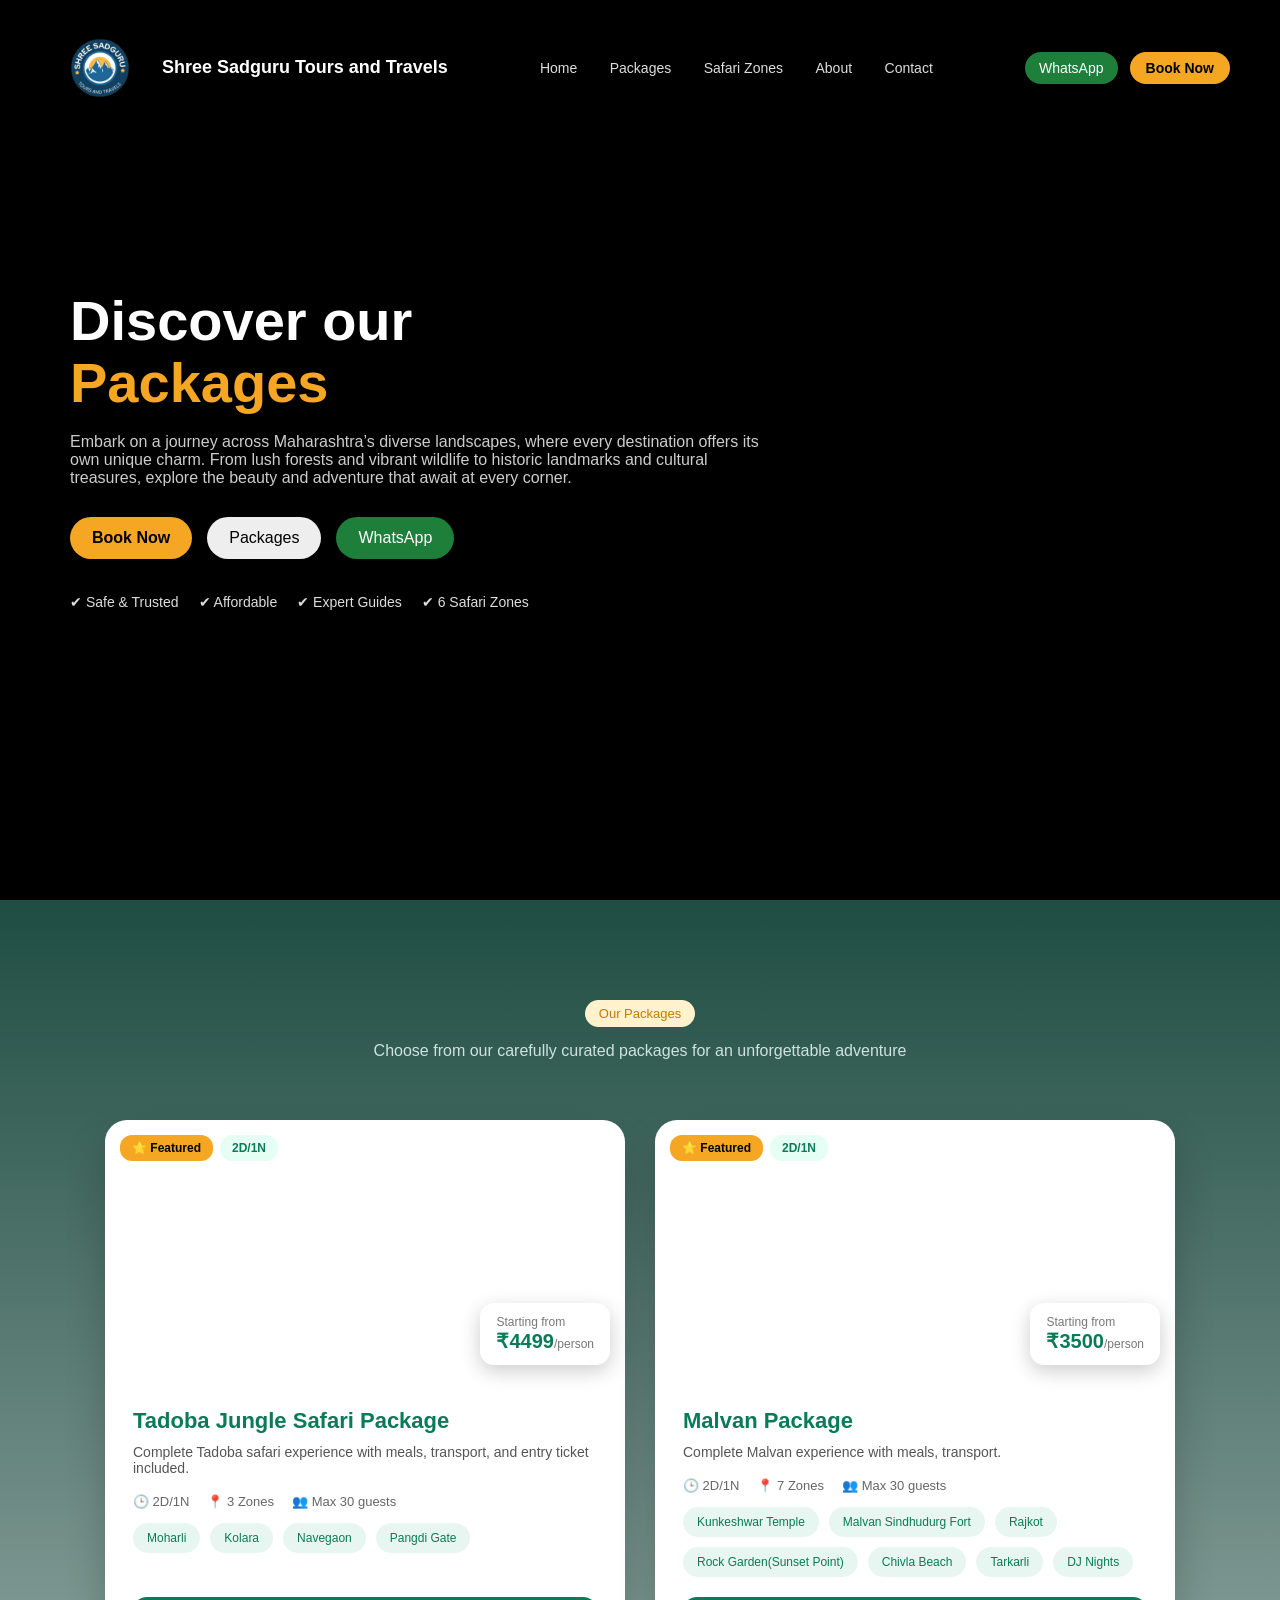
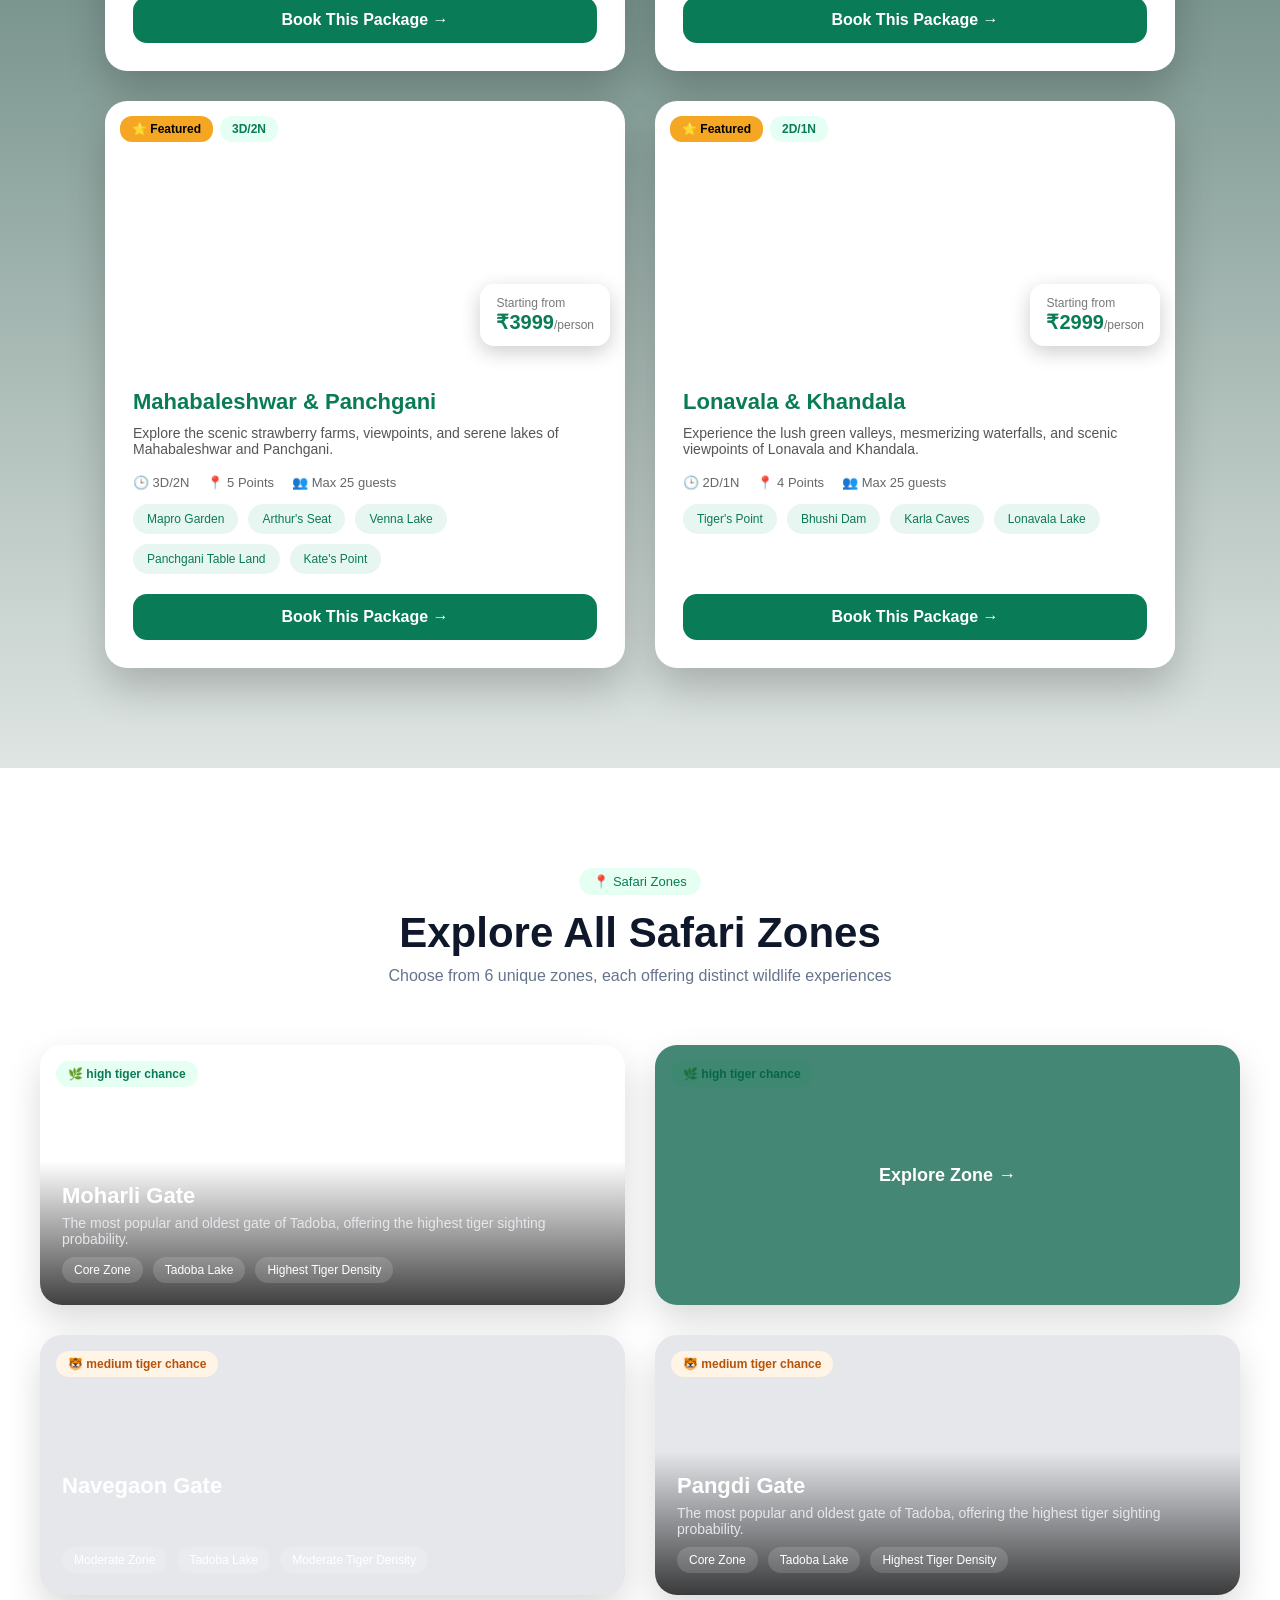
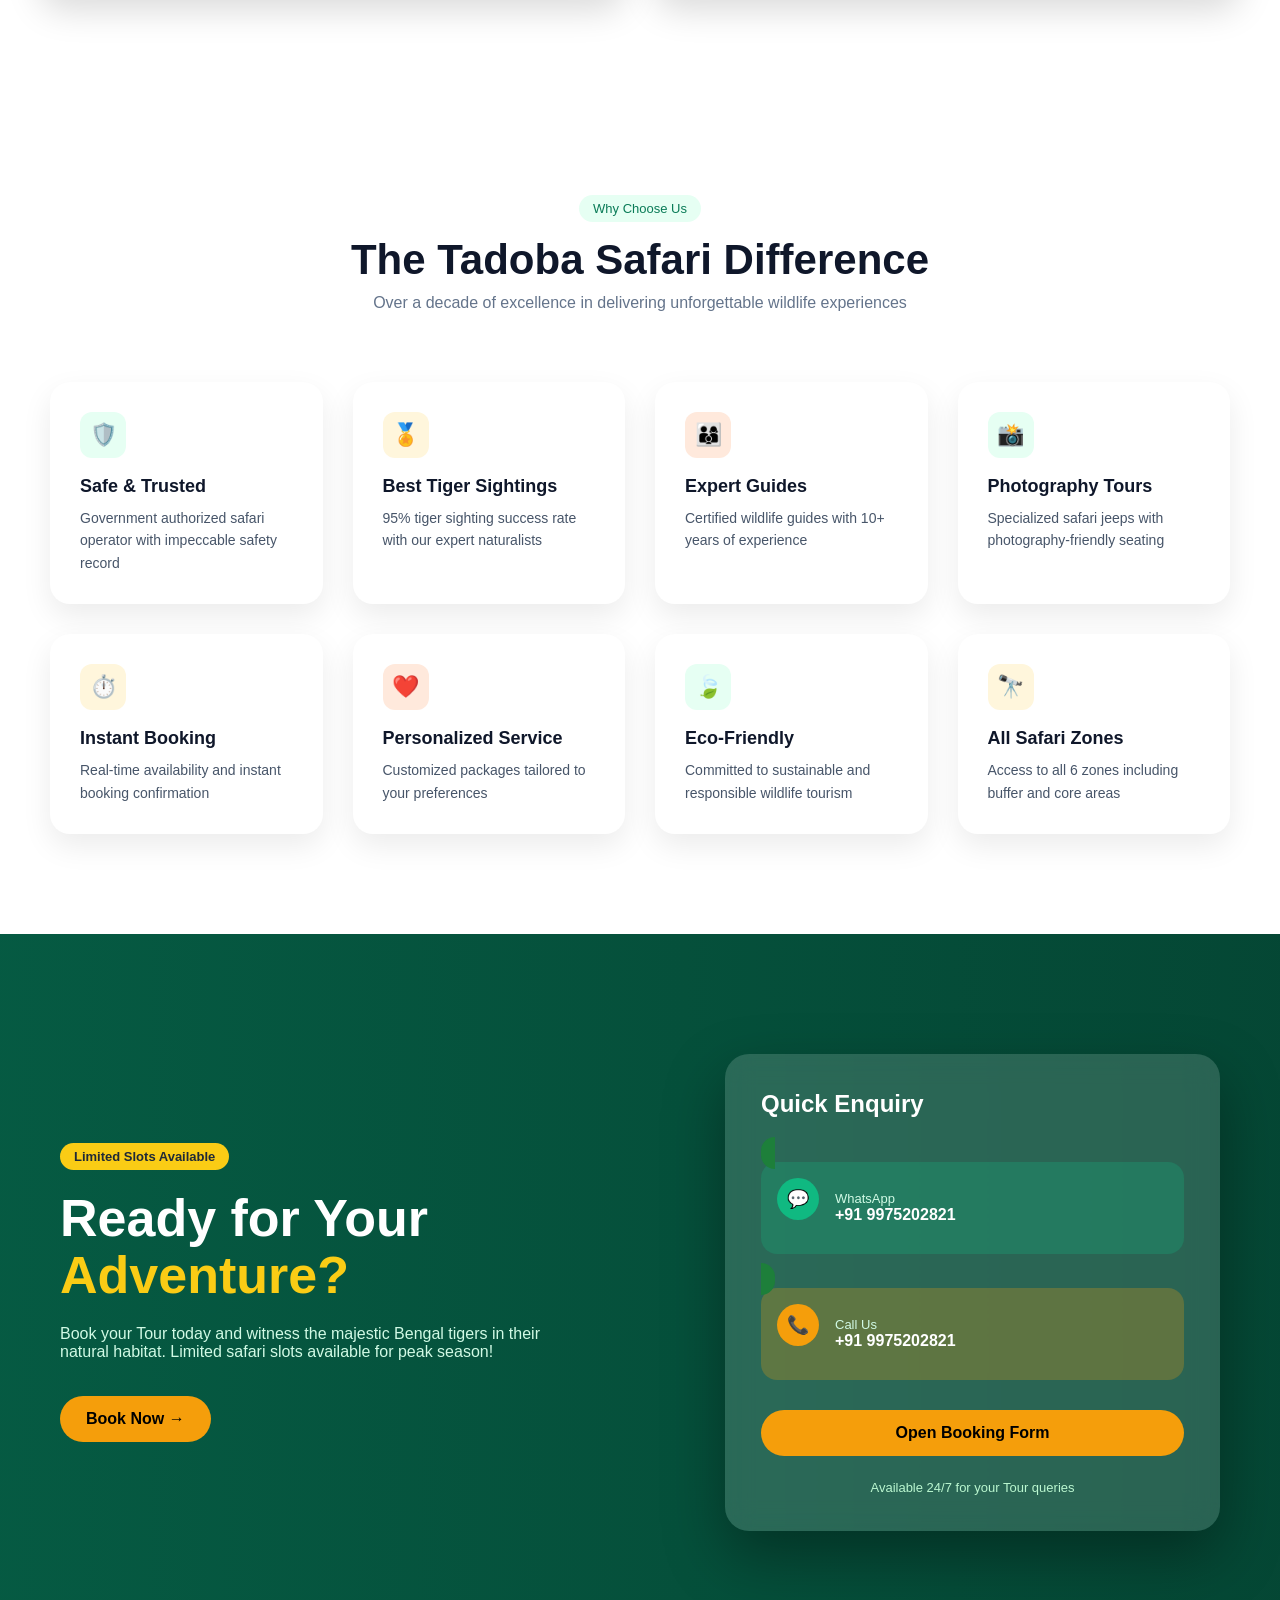
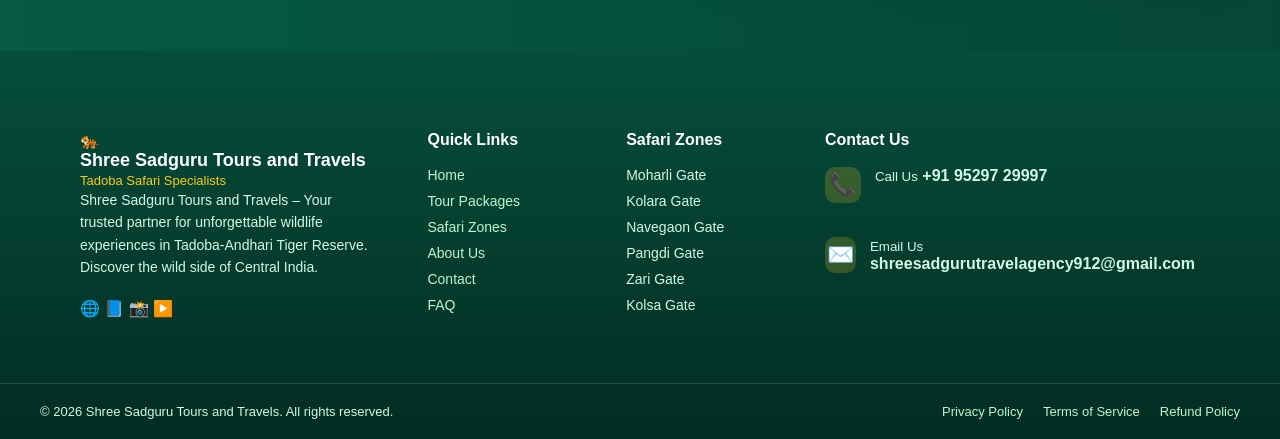
==== Tours-And-Travels-main/index.html @ e4244b56 "feat: initialize project structure and implement base CSS and HTML assets for tours and travels webs" ====
<!DOCTYPE html>
<html lang="en">

<head>
  <meta charset="UTF-8" />
  <meta name="viewport" content="width=device-width, initial-scale=1.0" />
  <title>Tadoba Trails</title>
  <link rel="stylesheet" href="style.css" />
</head>

<body>
  <header class="navbar">
    <div class="logo">
      <img src="logo-travel.png" alt="Shree Sadguru Tours and Travels Logo" class="logo-img">
      <div class="logo-text">
        <h3>Shree Sadguru Tours and Travels</h3>
      </div>
    </div>


    <nav>
      <a href="#home">Home</a>
      <a href="#packages">Packages</a>
      <a href="#zones">Safari Zones</a>
      <a href="#about">About</a>
      <a href="#contact">Contact</a>
    </nav>

    <div class="nav-actions">
      <!-- <a class="whatsapp" href="#">WhatsApp</a> -->
      <div class="nav-actions">
        <a class="whatsapp"
   href="https://wa.me/919975202821?text=Hi%20Sadguru%20Tours%20and%20Travels%20Team%2C%0AI%27m%20interested%20in%20Tour%20booking.">
   WhatsApp
</a>

      </div>
      <a class="book-btn" href="form.html">Book Now</a>
    </div>
  </header>

  <section class="hero" id="home">
    <div class="overlay"></div>

    <div class="hero-content">
      <!-- <span class="badge">Maharashtra's Premier Tiger Reserve</span> -->

      <h1>
        Discover our <br />
        <span class="highlight">Packages</span><br />
        
      </h1>

      <p>
        Embark on a journey across Maharashtra’s diverse landscapes, where every destination offers its own unique charm. From lush forests and vibrant wildlife to historic landmarks and cultural treasures, explore the beauty and adventure that await at every corner.
      </p>

      <div class="hero-buttons">
        <a class="primary-btn" href="form.html">Book Now</a>
        <a class="secondary-btn" href="#packages">Packages</a>
        <a class="whatsapp-btn"
   href="https://wa.me/919975202821?text=Hi%20Sadguru%20Tours%20and%20Travels%20Team%2C%0AI%27m%20interested%20in%20Tour%20booking.">
   WhatsApp
</a>

      </div>

      <div class="features">
        <span>✔ Safe & Trusted</span>
        <span>✔ Affordable </span>
        <span>✔ Expert Guides</span>
        <span>✔ 6 Safari Zones</span>
      </div>
    </div>
  </section>

  <section class="package" id="packages">
    <div class="package-header">
      <span class="section-badge">Our Packages</span>
      
      <p>
        Choose from our carefully curated packages for an unforgettable
         adventure
      </p>
    </div>

    <div class="package-grid">
      <!-- Card 1: Tadoba -->
      <div class="package-card">
        <div class="package-image tadoba">
          <span class="tag featured">⭐ Featured</span>
          <span class="tag duration">2D/1N</span>

          <div class="price-box">
            <small>Starting from</small>
            <strong>₹4499</strong><span>/person</span>
          </div>
        </div>

        <div class="package-content">
          <h3>Tadoba Jungle Safari Package</h3>
          <p>
            Complete Tadoba safari experience with meals, transport, and entry
            ticket included.
          </p>

          <div class="package-info">
            <span>🕒 2D/1N</span>
            <span>📍 3 Zones</span>
            <span>👥 Max 30 guests</span>
          </div>

          <div class="zones">
            <span>Moharli</span>
            <span>Kolara</span>
            <span>Navegaon</span>
            <span>Pangdi Gate</span>
          </div>

          <a href="form.html" class="details-btn"> Book This Package → </a>
        </div>
      </div>

      <!-- Card 2: Malvan -->
      <div class="package-card">
        <div class="package-image malvan">
          <span class="tag featured">⭐ Featured</span>
          <span class="tag duration">2D/1N</span>

          <div class="price-box">
            <small>Starting from</small>
            <strong>₹3500</strong><span>/person</span>
          </div>
        </div>

        <div class="package-content">
          <h3>Malvan Package</h3>
          <p>
            Complete Malvan experience with meals, transport.
          </p>

          <div class="package-info">
            <span>🕒 2D/1N</span>
            <span>📍 7 Zones</span>
            <span>👥 Max 30 guests</span>
          </div>

          <div class="zones">
            <span>Kunkeshwar Temple</span>
            <span>Malvan Sindhudurg Fort</span>
            <span>Rajkot</span>
            <span>Rock Garden(Sunset Point)</span>
            <span>Chivla Beach</span>
            <span>Tarkarli</span>
            <span>DJ Nights</span>
          </div>

          <a href="form.html" class="details-btn"> Book This Package → </a>
        </div>
      </div>

      <!-- Card 3: Mahabaleshwar & Panchgani -->
      <div class="package-card">
        <div class="package-image mahabaleshwar">
          <span class="tag featured">⭐ Featured</span>
          <span class="tag duration">3D/2N</span>

          <div class="price-box">
            <small>Starting from</small>
            <strong>₹3999</strong><span>/person</span>
          </div>
        </div>

        <div class="package-content">
          <h3>Mahabaleshwar & Panchgani</h3>
          <p>
            Explore the scenic strawberry farms, viewpoints, and serene lakes of Mahabaleshwar and Panchgani.
          </p>

          <div class="package-info">
            <span>🕒 3D/2N</span>
            <span>📍 5 Points</span>
            <span>👥 Max 25 guests</span>
          </div>

          <div class="zones">
            <span>Mapro Garden</span>
            <span>Arthur's Seat</span>
            <span>Venna Lake</span>
            <span>Panchgani Table Land</span>
            <span>Kate's Point</span>
          </div>

          <a href="form.html" class="details-btn"> Book This Package → </a>
        </div>
      </div>

      <!-- Card 4: Lonavala & Khandala -->
      <div class="package-card">
        <div class="package-image lonavala">
          <span class="tag featured">⭐ Featured</span>
          <span class="tag duration">2D/1N</span>

          <div class="price-box">
            <small>Starting from</small>
            <strong>₹2999</strong><span>/person</span>
          </div>
        </div>

        <div class="package-content">
          <h3>Lonavala & Khandala</h3>
          <p>
            Experience the lush green valleys, mesmerizing waterfalls, and scenic viewpoints of Lonavala and Khandala.
          </p>

          <div class="package-info">
            <span>🕒 2D/1N</span>
            <span>📍 4 Points</span>
            <span>👥 Max 25 guests</span>
          </div>

          <div class="zones">
            <span>Tiger's Point</span>
            <span>Bhushi Dam</span>
            <span>Karla Caves</span>
            <span>Lonavala Lake</span>
          </div>

          <a href="form.html" class="details-btn"> Book This Package → </a>
        </div>
      </div>
    </div>
  </section>

  <section class="safari-zone" id="zones">
    <div class="safari-header">
      <span class="zone-badge">📍 Safari Zones</span>
      <h2>Explore All Safari Zones</h2>
      <p>
        Choose from 6 unique zones, each offering distinct wildlife
        experiences
      </p>
    </div>

    <div class="zone-grid">
      <!-- Moharli -->
      <div class="zone-card large">
        <span class="chance high">🌿 high tiger chance</span>
        <div class="zone-content">
          <h3>Moharli Gate</h3>
          <p>
            The most popular and oldest gate of Tadoba, offering the highest
            tiger sighting probability.
          </p>

          <div class="zone-tags">
            <span>Core Zone</span>
            <span>Tadoba Lake</span>
            <span>Highest Tiger Density</span>
          </div>
        </div>
      </div>

      <!-- Kolara -->
      <div class="zone-card green">
        <span class="chance high">🌿 high tiger chance</span>
        <div class="overlay-action">Explore Zone →</div>
      </div>

      <!-- Navegaon -->
      <div class="zone-card light">
        <span class="chance medium">🐯 medium tiger chance</span>
        <div class="zone-content dark">
          <h3 style="color: white">Navegaon Gate</h3>
          <p>
            The most popular and oldest gate of Tadoba, offering the highest
            tiger sighting probability.
          </p>

          <div class="zone-tags" style="color: white">
            <span>Moderate Zone</span>
            <span>Tadoba Lake</span>
            <span>Moderate Tiger Density</span>
          </div>
        </div>
      </div>

      <!-- Pangdi -->
      <div class="zone-card night">
        <span class="chance medium">🐯 medium tiger chance</span>
        <div class="zone-content">
          <h3>Pangdi Gate</h3>
          <p>
            The most popular and oldest gate of Tadoba, offering the highest
            tiger sighting probability.
          </p>

          <div class="zone-tags">
            <span>Core Zone</span>
            <span>Tadoba Lake</span>
            <span>Highest Tiger Density</span>
          </div>
        </div>
      </div>
    </div>
  </section>

  <section class="why-choose-us" id="about">
    <div class="why-header">
      <span class="why-badge">Why Choose Us</span>
      <h2>The Tadoba Safari Difference</h2>
      <p>
        Over a decade of excellence in delivering unforgettable wildlife
        experiences
      </p>
    </div>

    <div class="why-grid">
      <div class="why-card">
        <div class="icon green">🛡️</div>
        <h3>Safe & Trusted</h3>
        <p>
          Government authorized safari operator with impeccable safety record
        </p>
      </div>

      <div class="why-card">
        <div class="icon yellow">🏅</div>
        <h3>Best Tiger Sightings</h3>
        <p>95% tiger sighting success rate with our expert naturalists</p>
      </div>

      <div class="why-card">
        <div class="icon orange">👨‍👩‍👦</div>
        <h3>Expert Guides</h3>
        <p>Certified wildlife guides with 10+ years of experience</p>
      </div>

      <div class="why-card">
        <div class="icon green">📸</div>
        <h3>Photography Tours</h3>
        <p>Specialized safari jeeps with photography-friendly seating</p>
      </div>

      <div class="why-card">
        <div class="icon yellow">⏱️</div>
        <h3>Instant Booking</h3>
        <p>Real-time availability and instant booking confirmation</p>
      </div>

      <div class="why-card">
        <div class="icon orange">❤️</div>
        <h3>Personalized Service</h3>
        <p>Customized packages tailored to your preferences</p>
      </div>

      <div class="why-card">
        <div class="icon green">🍃</div>
        <h3>Eco-Friendly</h3>
        <p>Committed to sustainable and responsible wildlife tourism</p>
      </div>

      <div class="why-card">
        <div class="icon yellow">🔭</div>
        <h3>All Safari Zones</h3>
        <p>Access to all 6 zones including buffer and core areas</p>
      </div>
    </div>
  </section>

  <section class="contact-us" id="contact">
    <div class="contact-overlay"></div>

    <div class="contact-container">
      <!-- LEFT CONTENT -->
      <div class="contact-left">
        <span class="contact-badge">Limited Slots Available</span>

        <h2>
          Ready for Your <br />
          <span>Adventure?</span>
        </h2>

        <p>
          Book your Tour today and witness the majestic Bengal tigers
          in their natural habitat. Limited safari slots available for peak
          season!
        </p>

        <div class="contact-actions">
          <a href="form.html" class="cta-btn"> Book Now → </a>
          <!-- <div class="ghost-btn"></div> -->
        </div>
      </div>

      <!-- RIGHT CARD -->
      <div class="contact-card">
        <h3>Quick Enquiry</h3>
        <a class="whatsapp"
          href="https://wa.me/919975202821?text=Hi%20Sadguru%20Tours%20and%20Travels%20Team%2C%0AI%27m%20interested%20in%20Tour%20booking.">
          <div class="contact-item whatsapp">
            <div class="icon">💬</div>
            <div>
              <small>WhatsApp</small>
              <strong>+91 9975202821</strong>
            </div>
          </div>
        </a>

        <div class="contact-item call">
          <div class="icon">📞</div>
          <div>
            <small>Call Us</small>
            <strong>+91 9975202821</strong>
          </div>
        </div>

        <div style="text-align: center; margin-top: 30px">
          <a href="form.html" class="cta-btn" style="display: inline-block; width: 100%; text-align: center">
            Open Booking Form
          </a>
        </div>

        <p class="availability">Available 24/7 for your Tour queries</p>
      </div>
    </div>
  </section>

  <footer class="contact-final">
    <div class="contact-final-container">
      <!-- BRAND -->
      <div class="contact-final-brand">
        <div class="brand-header">
          <div class="brand-logo">🐅</div>
          <div>
            <h3>Shree Sadguru Tours and Travels</h3>
            <span>Tadoba Safari Specialists</span>
          </div>
        </div>

        <p>
          Shree Sadguru Tours and Travels – Your trusted partner for
          unforgettable wildlife experiences in Tadoba-Andhari Tiger Reserve.
          Discover the wild side of Central India.
        </p>

        <div class="social-icons">
          <a href="#" class="directing-links">🌐</a>
          <a href="#" class="directing-links">📘</a>
          <a href="#" class="directing-links">📸</a>
          <a href="#" class="directing-links">▶️</a>
        </div>
      </div>

      <!-- QUICK LINKS -->
      <div class="contact-final-links">
        <h4>Quick Links</h4>
        <ul>
          <li><a href="#Home">Home</a></li>
          <li><a href="#Tour Packages">Tour Packages</a></li>
          <li><a href="#Safari Zones">Safari Zones</a></li>
          <li><a href="#About Us">About Us</a></li>
          <li><a href="#Contact">Contact</a></li>
          <li><a href="#FAQ">FAQ</a></li>
        </ul>
      </div>

      <!-- SAFARI ZONES -->
      <div class="contact-final-links">
        <h4>Safari Zones</h4>
        <ul>
          <li>Moharli Gate</li>
          <li>Kolara Gate</li>
          <li>Navegaon Gate</li>
          <li>Pangdi Gate</li>
          <li>Zari Gate</li>
          <li>Kolsa Gate</li>
        </ul>
      </div>

      <!-- CONTACT INFO -->
      <div class="contact-final-info">
        <h4>Contact Us</h4>

        <div class="info-item">
          <span class="icon">📞</span>
          <div>
            <small>Call Us</small>
            <strong>+91 95297 29997</strong>
          </div>
        </div>

        <div class="info-item">
          <span class="icon">✉️</span>
          <div>
            <small>Email Us</small>
            <strong>shreesadgurutravelagency912@gmail.com</strong>
          </div>
        </div>

        <div class="info-item">
          
          <div>
            
          </div>
        </div>
      </div>
    </div>

    <div class="contact-final-bottom">
      <p>© 2026 Shree Sadguru Tours and Travels. All rights reserved.</p>

      <div class="legal-links">
        <a href="#">Privacy Policy</a>
        <a href="#">Terms of Service</a>
        <a href="#">Refund Policy</a>
      </div>
    </div>
  </footer>

  <script src="script.js"></script>
</body>


</html>
---- Tours-And-Travels-main/style.css ----
* {
  margin: 0;
  padding: 0;
  box-sizing: border-box;
  font-family: "Segoe UI", sans-serif;
}

body {
  background-color: #000;
  color: #fff;
}

/* NAVBAR */
.navbar {
  display: flex;
  align-self: top;
  justify-content: space-between;
  align-items: center;
  padding: 18px 50px;
  background: rgba(0, 0, 0, 0.6);
  position: fixed;
  width: 100%;
  z-index: 10;
}

.logo h3 {
  font-size: 18px;
  font-weight: 600;
}

.logo span {
  font-size: 12px;
  color: #f5a623;
}

nav a {
  margin: 0 14px;
  text-decoration: none;
  color: #ddd;
  font-size: 14px;
}

nav a:hover {
  color: #f5a623;
}

.nav-actions {
  display: flex;
  gap: 12px;
  align-items: center;
}

.whatsapp {
  padding: 8px 14px;
  border-radius: 20px;
  background: #1d7f3a;
  color: #fff;
  text-decoration: none;
  font-size: 14px;
}

.book-btn {
  padding: 8px 16px;
  border-radius: 20px;
  background: #f5a623;
  color: #000;
  text-decoration: none;
  font-weight: 600;
  font-size: 14px;
}

/* HERO */
.hero {
  height: 100vh;
  background: url("https://images.unsplash.com/photo-1500530855697-b586d89ba3ee") center/cover no-repeat;
  position: relative;
  display: flex;
  align-items: center;
}

.overlay {
  position: absolute;
  inset: 0;
  background: linear-gradient(to right,
      rgba(0, 0, 0, 0.85),
      rgba(0, 0, 0, 0.4));
}

.hero-content {
  position: relative;
  max-width: 700px;
  margin-left: 70px;
  z-index: 2;
}

.badge {
  display: inline-block;
  padding: 6px 14px;
  background: #6b5300;
  border-radius: 20px;
  font-size: 13px;
  margin-bottom: 20px;
}

.hero h1 {
  font-size: 56px;
  line-height: 1.1;
  margin-bottom: 20px;
}

.hero h1 small {
  font-size: 32px;
  font-weight: 400;
}

.highlight {
  color: #f5a623;
}

.hero p {
  font-size: 16px;
  color: #ccc;
  margin-bottom: 30px;
}

/* BUTTONS */
.hero-buttons {
  display: flex;
  gap: 15px;
  margin-bottom: 35px;
}

.primary-btn {
  background: #f5a623;
  padding: 12px 22px;
  border-radius: 25px;
  text-decoration: none;
  color: #000;
  font-weight: 600;
}

.secondary-btn {
  background: #eee;
  padding: 12px 22px;
  border-radius: 25px;
  text-decoration: none;
  color: #000;
}

.whatsapp-btn {
  background: #1d7f3a;
  padding: 12px 22px;
  border-radius: 25px;
  text-decoration: none;
  color: #fff;
}

/* FEATURES */
.features {
  display: flex;
  gap: 20px;
  font-size: 14px;
  color: #ddd;
}

/* PACKAGE SECTION */
.package {
  background: linear-gradient(to bottom, #1f4d43, #dfe5e2);
  padding: 100px 20px;
}

.package-header {
  text-align: center;
  margin-bottom: 60px;
}

.section-badge {
  display: inline-block;
  background: #fff2cc;
  color: #c27b00;
  padding: 6px 14px;
  border-radius: 20px;
  font-size: 13px;
  margin-bottom: 15px;
}

.package-header h2 {
  font-size: 42px;
  margin-bottom: 10px;
  color: #ffffff;
}

.package-header p {
  color: #cfe3dd;
  font-size: 16px;
}

/* CARD */
.package-card,
.package-card-alt {
  width: 520px;
  background: #ffffff;
  border-radius: 22px;
  overflow: hidden;
  box-shadow: 0 20px 40px rgba(0, 0, 0, 0.2);
  flex-shrink: 0;
  display: flex;
  flex-direction: column;
}

/* logo */

/* LOGO STYLES */
.logo {
  display: flex;
  align-items: center;
  gap: 12px;
}

.logo-img {
  width: 64px;
  height: 64px;
  object-fit: contain;
  border-radius: 50%;
  background: transparent;
  padding: 0;
  border: none;
}

.logo-text h3 {
  font-size: 18px;
  font-weight: 600;
  line-height: 1.2;
}

.logo-text span {
  font-size: 12px;
  color: #f5a623;
}

/* LOGO FIX – GUARANTEED VISIBLE */
.logo {
  display: flex;
  align-items: center;
  gap: 12px;
}

.logo-img {
  width: 100px;
  height: 100px;
  object-fit: contain;
  border-radius: 50%;
  background: transparent;
  padding: 0;
  border: none;
}

.logo-text h3 {
  font-size: 18px;
  font-weight: 600;
  line-height: 1.2;
}

.logo-text span {
  font-size: 12px;
  color: #f5a623;
}

/* MOBILE SAFE */
@media (max-width: 768px) {
  .logo-img {
    width: 56px;
    height: 56px;
  }

  .logo-text h3 {
    font-size: 16px;
  }

  .logo-text span {
    font-size: 11px;
  }
}


/* MOBILE LOGO FIX */
@media (max-width: 768px) {
  .logo-img {
    width: 56px;
    height: 56px;
  }

  .logo-text h3 {
    font-size: 16px;
  }

  .logo-text span {
    font-size: 11px;
  }
}

@media (max-width: 480px) {
  .logo-img {
    width: 55px;
    height: 55px;
  }

  .logo-text h3 {
    font-size: 14px;
  }

  .logo-text span {
    font-size: 10px;
  }
}


/* IMAGE */
.package-image {
  height: 260px;
  background-position: center;
  background-size: cover;
  background-repeat: no-repeat;
  position: relative;
}

.package-image.tadoba {
  background-image: url("https://images.unsplash.com/photo-1546182990-dffeafbe841d");
}

.package-image.malvan {
  background-image: url("https://exploreindia.tv/wp-content/uploads/incredible-india-malvan-india-beach-1.jpg");
}

.package-image.mahabaleshwar {
  background-image: url("https://images.unsplash.com/photo-1605649487212-47bdab064df7");
}

.package-image.lonavala {
  background-image: url("https://images.unsplash.com/photo-1596176530529-78163a4f7af2");
}

/* TAGS */
.tag {
  position: absolute;
  top: 15px;
  padding: 6px 12px;
  border-radius: 12px;
  font-size: 12px;
  font-weight: 600;
}

.featured {
  left: 15px;
  background: #f5a623;
  color: #000;
}

.duration {
  left: 95px;
  background: #e6fff5;
  color: #0a7b57;
  margin-left: 20px;
}

/* PRICE */
.price-box {
  position: absolute;
  right: 15px;
  bottom: 15px;
  background: #ffffff;
  padding: 12px 16px;
  border-radius: 14px;
  box-shadow: 0 6px 20px rgba(0, 0, 0, 0.2);
}

.price-box small {
  display: block;
  font-size: 12px;
  color: #777;
}

.price-box strong {
  font-size: 20px;
  color: #0a7b57;
}

.price-box span {
  font-size: 12px;
  color: #777;
}

/* CONTENT */
.package-content {
  padding: 28px;
  display: flex;
  flex-direction: column;
  flex-grow: 1;
}

.package-content h3 {
  color: #0a7b57;
  font-size: 22px;
  margin-bottom: 10px;
}

.package-content p {
  font-size: 14px;
  color: #555;
  margin-bottom: 18px;
}

/* INFO */
.package-info {
  display: flex;
  gap: 18px;
  font-size: 13px;
  color: #666;
  margin-bottom: 14px;
}

/* ZONES */
.zones {
  display: flex;
  flex-wrap: wrap;
  gap: 10px;
  margin-bottom: 20px;
}

.zones span {
  background: #e8f6f1;
  color: #0a7b57;
  padding: 8px 14px;
  border-radius: 20px;
  font-size: 12px;
  display: inline-block;
  white-space: nowrap;
}

/* BUTTON */
.details-btn,
.details-btn1 {
  display: block;
  text-align: center;
  background: #0a7b57;
  color: #ffffff;
  text-decoration: none;
  padding: 14px;
  border-radius: 14px;
  font-weight: 600;
  transition: background 0.3s ease;
  margin-top: auto;
}

.details-btn:hover,
.details-btn1:hover {
  background: #075e42;
}

/* SAFARI ZONE SECTION */
.safari-zone {
  padding: 100px 40px;
  background: #ffffff;
}

.safari-header {
  text-align: center;
  margin-bottom: 60px;
}

.zone-badge {
  display: inline-block;
  background: #e6fff3;
  color: #0a7b57;
  padding: 6px 14px;
  border-radius: 20px;
  font-size: 13px;
  margin-bottom: 14px;
}

.safari-header h2 {
  font-size: 42px;
  margin-bottom: 10px;
  color: #0f172a;
}

.safari-header p {
  color: #64748b;
  font-size: 16px;
}

/* GRID */
.zone-grid {
  display: grid;
  grid-template-columns: repeat(2, 1fr);
  gap: 30px;
}

/* CARD BASE */
.zone-card {
  position: relative;
  height: 260px;
  border-radius: 22px;
  overflow: hidden;
  background-size: cover;
  background-position: center;
  box-shadow: 0 15px 35px rgba(0, 0, 0, 0.15);
}

/* IMAGE BACKGROUNDS */
.zone-card.large {
  background-image: url("https://images.unsplash.com/photo-1546182990-dffeafbe841d");
}

.zone-card.green {
  background-image: url("https://images.unsplash.com/photo-1500530855697-b586d89ba3ee");
}

.zone-card.light {
  background: #e5e7eb;
  background-image: url("https://www.pugdundeesafaris.com/blog/wp-content/uploads/2015/08/bheema-Tiger.jpg");
  background-size: cover;
}

.zone-card.night {
  background: #e5e7eb;
  background-image: url("https://good-nature-blog-uploads.s3.amazonaws.com/uploads/2022/06/Male-tiger-with-his-cubs-at-a-reserve-in-India-1280x640.jpg");
  background-size: cover;
}

/* .zone-card:not(.large):not(.green):not(.light) {
  background-image: url("https://images.unsplash.com/photo-1516642898673-edd1ced8b7f9");
} */

/* TIGER CHANCE BADGE */
.chance {
  position: absolute;
  top: 16px;
  left: 16px;
  padding: 6px 12px;
  border-radius: 14px;
  font-size: 12px;
  font-weight: 600;
}

.high {
  background: #e6fff3;
  color: #0a7b57;
}

.medium {
  background: #fff4e5;
  color: #b45309;
}

/* CONTENT */
.zone-content {
  position: absolute;
  bottom: 0;
  width: 100%;
  padding: 22px;
  background: linear-gradient(to top, rgba(0, 0, 0, 0.75), rgba(0, 0, 0, 0));
  color: #fff;
}

.zone-content.dark {
  background: none;
  color: #111827;
}

.zone-content h3 {
  font-size: 22px;
  margin-bottom: 6px;
}

.zone-content p {
  font-size: 14px;
  color: #e5e7eb;
}

/* TAGS */
.zone-tags {
  display: flex;
  gap: 10px;
  margin-top: 10px;
  flex-wrap: wrap;
}

.zone-tags span {
  background: rgba(255, 255, 255, 0.15);
  padding: 6px 12px;
  border-radius: 20px;
  font-size: 12px;
}

/* GREEN OVERLAY CARD */
.zone-card.green::after {
  content: "";
  position: absolute;
  inset: 0;
  background: rgba(6, 95, 70, 0.75);
}

.overlay-action {
  position: absolute;
  inset: 0;
  display: flex;
  align-items: center;
  justify-content: center;
  color: #ffffff;
  font-size: 18px;
  font-weight: 600;
  z-index: 2;
}

/* WHY CHOOSE US */
.why-choose-us {
  padding: 100px 50px;
  background: #ffffff;
}

.why-header {
  text-align: center;
  margin-bottom: 70px;
}

.why-badge {
  display: inline-block;
  background: #e6fff3;
  color: #0a7b57;
  padding: 6px 14px;
  border-radius: 20px;
  font-size: 13px;
  margin-bottom: 14px;
}

.why-header h2 {
  font-size: 42px;
  margin-bottom: 10px;
  color: #0f172a;
}

.why-header p {
  color: #64748b;
  font-size: 16px;
}

/* GRID */
.why-grid {
  display: grid;
  grid-template-columns: repeat(4, 1fr);
  gap: 30px;
}

/* CARD */
.why-card {
  background: #ffffff;
  border-radius: 20px;
  padding: 30px;
  box-shadow: 0 12px 30px rgba(0, 0, 0, 0.08);
  transition: transform 0.3s ease, box-shadow 0.3s ease;
}

.why-card:hover {
  transform: translateY(-6px);
  box-shadow: 0 18px 40px rgba(0, 0, 0, 0.12);
}

.why-card h3 {
  font-size: 18px;
  margin-bottom: 10px;
  color: #0f172a;
}

.why-card p {
  font-size: 14px;
  color: #475569;
  line-height: 1.6;
}

/* ICON */
.icon {
  width: 46px;
  height: 46px;
  display: flex;
  align-items: center;
  justify-content: center;
  border-radius: 12px;
  font-size: 22px;
  margin-bottom: 18px;
}

.icon.green {
  background: #e6fff3;
  color: #0a7b57;
}

.icon.yellow {
  background: #fff6dc;
  color: #b45309;
}

.icon.orange {
  background: #ffe9dc;
  color: #c2410c;
}

@media (max-width: 1024px) {
  .why-grid {
    grid-template-columns: repeat(2, 1fr);
  }
}

@media (max-width: 600px) {
  .why-grid {
    grid-template-columns: 1fr;
  }
}

/* CONTACT US */
.contact-us {
  position: relative;
  padding: 120px 60px;
  background: url("https://images.unsplash.com/photo-1500530855697-b586d89ba3ee") center / cover no-repeat;
  color: #ffffff;
}

.contact-overlay {
  position: absolute;
  inset: 0;
  background: linear-gradient(to right,
      rgba(6, 95, 70, 0.95),
      rgba(6, 95, 70, 0.75));
}

.contact-container {
  position: relative;
  z-index: 2;
  max-width: 1200px;
  margin: auto;
  display: grid;
  grid-template-columns: 1.1fr 0.9fr;
  gap: 60px;
  align-items: center;
}

/* LEFT */
.contact-badge {
  display: inline-block;
  background: #facc15;
  color: #1f2937;
  padding: 6px 14px;
  border-radius: 20px;
  font-size: 13px;
  font-weight: 600;
  margin-bottom: 20px;
}

.contact-left h2 {
  font-size: 52px;
  line-height: 1.1;
  margin-bottom: 20px;
}

.contact-left h2 span {
  color: #facc15;
}

.contact-left p {
  font-size: 16px;
  color: #d1fae5;
  max-width: 520px;
  margin-bottom: 35px;
}

.contact-actions {
  display: flex;
  gap: 16px;
  align-items: center;
}

.cta-btn {
  background: #f59e0b;
  color: #000000;
  padding: 14px 26px;
  border-radius: 30px;
  font-weight: 600;
  text-decoration: none;
  transition: transform 0.2s ease, box-shadow 0.2s ease;
}

.cta-btn:hover {
  transform: translateY(-2px);
  box-shadow: 0 12px 30px rgba(0, 0, 0, 0.3);
}

.ghost-btn {
  width: 160px;
  height: 48px;
  background: rgba(255, 255, 255, 0.25);
  border-radius: 30px;
}

/* RIGHT CARD */
.contact-card {
  background: rgba(255, 255, 255, 0.15);
  backdrop-filter: blur(14px);
  border-radius: 24px;
  padding: 36px;
  box-shadow: 0 25px 60px rgba(0, 0, 0, 0.35);
}

/* FORM STYLES */
.safari-form {
  display: flex;
  flex-direction: column;
  gap: 15px;
  margin-top: 20px;
}

.form-group input,
.form-group textarea,
.form-group select {
  width: 100%;
  padding: 12px 15px;
  border: 1px solid rgba(255, 255, 255, 0.3);
  background: rgba(255, 255, 255, 0.1);
  border-radius: 8px;
  font-size: 14px;
  font-family: inherit;
  color: #fff;
  transition: all 0.3s ease;
}

.form-group input::placeholder,
.form-group textarea::placeholder {
  color: rgba(255, 255, 255, 0.7);
}

.form-group input:focus,
.form-group textarea:focus {
  border-color: #facc15;
  background: rgba(255, 255, 255, 0.2);
  outline: none;
}

.form-group select {
  background: #fff;
  color: #333;
}

.submit-btn {
  background: #facc15;
  color: #1f2937;
  border: none;
  padding: 12px;
  border-radius: 8px;
  font-weight: 600;
  cursor: pointer;
  transition: transform 0.2s ease;
  width: 100%;
  margin-top: 10px;
}

.submit-btn:hover {
  transform: translateY(-2px);
  background: #eab308;
  box-shadow: 0 4px 12px rgba(250, 204, 21, 0.3);
}

.submit-btn:disabled {
  opacity: 0.7;
  cursor: not-allowed;
  transform: none;
}

.contact-card h3 {
  font-size: 24px;
  margin-bottom: 26px;
}

/* ITEMS */
.contact-item {
  display: flex;
  align-items: center;
  gap: 16px;
  padding: 16px;
  border-radius: 16px;
  margin-bottom: 16px;
}

.contact-item.whatsapp {
  background: rgba(16, 185, 129, 0.25);
}

.contact-item.call {
  background: rgba(245, 158, 11, 0.25);
}

.contact-item .icon {
  width: 42px;
  height: 42px;
  border-radius: 50%;
  background: #10b981;
  display: flex;
  align-items: center;
  justify-content: center;
  font-size: 18px;
}

.contact-item.call .icon {
  background: #f59e0b;
}

.contact-item small {
  display: block;
  font-size: 13px;
  color: #d1fae5;
}

.contact-item strong {
  font-size: 16px;
}

/* FOOT NOTE */
.availability {
  margin-top: 24px;
  font-size: 13px;
  color: #bbf7d0;
  text-align: center;
}

/* RESPONSIVE */
@media (max-width: 900px) {
  .contact-container {
    grid-template-columns: 1fr;
  }

  .contact-left h2 {
    font-size: 40px;
  }
}

/* CONTACT FINAL */
.contact-final {
  background: linear-gradient(to bottom, #064e3b, #022c22);
  color: #d1fae5;
  padding-top: 80px;
}

/* GRID */
.contact-final-container {
  max-width: 1200px;
  margin: auto;
  padding: 0 40px 60px;
  display: grid;
  grid-template-columns: 2fr 1fr 1fr 1.2fr;
  gap: 50px;
}

/* BRAND */
.contact-final-brand h3 {
  color: #ffffff;
  font-size: 18px;
}

.contact-final-brand span {
  font-size: 13px;
  color: #facc15;
}

.contact-final-brand p {
  font-size: 14px;
  line-height: 1.6;
  margin-bottom: 20px;
}

/* LINKS */
.contact-final-links h4,
.contact-final-info h4 {
  color: #ffffff;
  margin-bottom: 18px;
  font-size: 16px;
}

.contact-final-links ul {
  list-style: none;
}

.contact-final-links li {
  margin-bottom: 10px;
  font-size: 14px;
}

.contact-final-links a {
  text-decoration: none;
  color: #bbf7d0;
}

.contact-final-links a:hover {
  color: #facc15;
}

/* INFO */
.contact-final-info .info-item {
  display: flex;
  gap: 14px;
  margin-bottom: 16px;
}

.contact-final-info .icon {
  width: 36px;
  height: 36px;
  background: rgba(250, 204, 21, 0.2);
  border-radius: 10px;
  display: flex;
  align-items: center;
  justify-content: center;
}

/* BOTTOM */
.contact-final-bottom {
  border-top: 1px solid rgba(255, 255, 255, 0.15);
  padding: 20px 40px;
  display: flex;
  justify-content: space-between;
  align-items: center;
  font-size: 13px;
}

.legal-links {
  display: flex;
  gap: 20px;
}

.legal-links a {
  color: #bbf7d0;
  text-decoration: none;
}

/* RESPONSIVE */
@media (max-width: 900px) {
  .contact-final-container {
    grid-template-columns: 1fr 1fr;
  }
}

@media (max-width: 600px) {
  .contact-final-container {
    grid-template-columns: 1fr;
  }

  .contact-final-bottom {
    flex-direction: column;
    gap: 12px;
    text-align: center;
  }
}

/* ================= RESPONSIVE FIX ================= */

@media (max-width: 1024px) {
  .hero-content {
    margin-left: 40px;
  }

  .why-grid {
    grid-template-columns: repeat(2, 1fr);
  }

  .zone-grid {
    grid-template-columns: 1fr;
  }
}

@media (max-width: 768px) {

  /* NAVBAR */
  .navbar {
    flex-direction: column;
    gap: 14px;
    padding: 14px 20px;
  }

  nav {
    display: none;
  }

  .nav-actions {
    width: 100%;
    justify-content: center;
  }

  /* HERO */
  .hero {
    height: auto;
    padding: 120px 0 80px;
  }

  .hero-content {
    margin-left: 20px;
    margin-right: 20px;
  }

  .hero h1 {
    font-size: 38px;
  }

  .hero h1 small {
    font-size: 24px;
  }

  .hero-buttons {
    flex-direction: column;
    align-items: flex-start;
  }

  .features {
    flex-direction: column;
    gap: 10px;
  }

  /* PACKAGE */
  .package {
    padding: 80px 16px;
  }

  .package-card {
    width: 100%;
  }

  /* SAFARI ZONE */
  .safari-zone {
    padding: 80px 20px;
  }

  /* WHY CHOOSE US */
  .why-choose-us {
    padding: 80px 20px;
  }

  .why-grid {
    grid-template-columns: 1fr;
  }

  /* CONTACT US */
  .contact-us {
    padding: 80px 20px;
  }

  .contact-container {
    grid-template-columns: 1fr;
    gap: 40px;
  }

  .contact-left h2 {
    font-size: 36px;
  }

  /* FOOTER */
  .contact-final-container {
    grid-template-columns: 1fr;
    text-align: center;
  }

  .contact-final-bottom {
    flex-direction: column;
    gap: 12px;
  }
}

@media (max-width: 480px) {
  .hero h1 {
    font-size: 32px;
  }

  .cta-btn {
    width: 100%;
    text-align: center;
  }
}

html {
  scroll-behavior: smooth;
}

/* BOOKING FORM PAGE SPECIFIC STYLES */
body.booking-page {
  background: #f8f9fa;
}

.booking-page .navbar {
  background: #000;
}

.booking-container {
  max-width: 600px;
  margin: 100px auto;
  padding: 20px;
}

.back-link {
  display: inline-block;
  margin-bottom: 20px;
  color: #0a7b57;
  text-decoration: none;
  font-weight: 600;
}

.booking-card {
  background: white !important;
  /* Override transparent card */
  color: #333 !important;
  backdrop-filter: none;
  box-shadow: 0 10px 30px rgba(0, 0, 0, 0.1);
}

.booking-title {
  color: #0a7b57;
}

.booking-desc {
  color: #666;
  margin-bottom: 20px;
}

.booking-label {
  display: block;
  margin-bottom: 5px;
  font-weight: 600;
  color: #333;
}

.booking-input {
  border: 1px solid #ddd !important;
  background: #fff !important;
  color: #333 !important;
}

.booking-input:focus {
  border-color: #0a7b57 !important;
  background: #fff !important;
}

.submit-btn.mt-20 {
  margin-top: 20px;
}

.form-status {
  display: none;
  margin-top: 15px;
  text-align: center;
}

.directing-links {
  text-decoration: none;
}

/* PACKAGE GRID */
.package-grid {
  display: flex;
  justify-content: center;
  gap: 30px;
  flex-wrap: wrap;
  max-width: 1200px;
  margin: 0 auto;
}

@media (max-width: 1100px) {
  .package-grid {
    flex-direction: column;
    align-items: center;
  }
}

/* RESPONSIVE */
@media (max-width: 1024px) {
  .why-grid {
    grid-template-columns: repeat(2, 1fr);
  }
}

@media (max-width: 600px) {
  .why-grid {
    grid-template-columns: 1fr;
  }
}

/* RESPONSIVE */
@media (max-width: 900px) {
  .contact-container {
    grid-template-columns: 1fr;
  }

  .contact-left h2 {
    font-size: 40px;
  }
}

/* RESPONSIVE */
@media (max-width: 900px) {
  .contact-final-container {
    grid-template-columns: 1fr 1fr;
  }
}

@media (max-width: 600px) {
  .contact-final-container {
    grid-template-columns: 1fr;
  }

  .contact-final-bottom {
    flex-direction: column;
    gap: 12px;
    text-align: center;
  }
}

/* ================= COMPLETE RESPONSIVE STYLES ================= */

/* MOBILE MENU TOGGLE */
.menu-toggle {
  display: none;
  background: none;
  border: none;
  font-size: 28px;
  color: #fff;
  cursor: pointer;
  padding: 5px;
}

/* ===== LARGE TABLETS & SMALL LAPTOPS (max-width: 1024px) ===== */
@media (max-width: 1024px) {
  .hero-content {
    margin-left: 40px;
    max-width: 600px;
  }

  .hero h1 {
    font-size: 48px;
  }

  .why-grid {
    grid-template-columns: repeat(2, 1fr);
  }

  .zone-grid {
    grid-template-columns: 1fr;
  }

  .package-card,
  .package-card-alt {
    width: 100%;
    max-width: 520px;
  }

  .package-grid {
    flex-direction: column;
    align-items: center;
  }

  .contact-left h2 {
    font-size: 44px;
  }

  .contact-final-container {
    grid-template-columns: 1fr 1fr;
  }
}

/* ===== TABLETS (max-width: 768px) ===== */
@media (max-width: 768px) {

  /* NAVBAR */
  .navbar {
    flex-wrap: wrap;
    gap: 14px;
    padding: 14px 20px;
  }

  .menu-toggle {
    display: block;
    order: 3;
  }

  nav {
    display: none;
    width: 100%;
    flex-direction: column;
    text-align: center;
    gap: 12px;
    padding: 15px 0;
    order: 4;
  }

  nav.active {
    display: flex;
  }

  nav a {
    margin: 0;
    padding: 10px 0;
    font-size: 16px;
    border-bottom: 1px solid rgba(255, 255, 255, 0.1);
  }

  .nav-actions {
    width: auto;
    justify-content: center;
    flex-wrap: wrap;
    order: 2;
  }

  .logo {
    order: 1;
  }

  .logo h3 {
    font-size: 16px;
  }

  .logo span {
    font-size: 11px;
  }

  /* HERO */
  .hero {
    height: auto;
    min-height: 100vh;
    padding: 120px 0 60px;
  }

  .hero-content {
    margin: 0 20px;
    max-width: 100%;
  }

  .hero h1 {
    font-size: 36px;
  }

  .hero h1 small {
    font-size: 22px;
  }

  .hero p {
    font-size: 15px;
  }

  .badge {
    font-size: 12px;
    padding: 5px 12px;
  }

  .hero-buttons {
    flex-direction: column;
    align-items: stretch;
    gap: 12px;
  }

  .primary-btn,
  .secondary-btn,
  .whatsapp-btn {
    text-align: center;
    padding: 14px 20px;
    display: block;
  }

  .features {
    flex-direction: column;
    gap: 8px;
    font-size: 13px;
  }

  /* PACKAGE SECTION */
  .package {
    padding: 60px 16px;
  }

  .package-header {
    margin-bottom: 40px;
  }

  .package-header h2 {
    font-size: 32px;
  }

  .package-header p {
    font-size: 14px;
    padding: 0 10px;
  }

  .package-grid {
    flex-direction: column;
    align-items: center;
    gap: 24px;
  }

  .package-card,
  .package-card-alt {
    width: 100%;
    max-width: 100%;
  }

  .package-image {
    height: 220px;
  }

  .tag {
    font-size: 11px;
    padding: 5px 10px;
  }

  .tag.duration {
    margin-left: 10px;
  }

  .price-box {
    padding: 10px 14px;
  }

  .price-box strong {
    font-size: 18px;
  }

  .package-content {
    padding: 20px;
  }

  .package-content h3 {
    font-size: 20px;
  }

  .package-content p {
    font-size: 13px;
  }

  .package-info {
    flex-wrap: wrap;
    gap: 10px;
    font-size: 12px;
  }

  .zones {
    gap: 8px;
  }

  .zones span {
    font-size: 11px;
    padding: 6px 12px;
  }

  .details-btn,
  .details-btn1 {
    padding: 12px;
    font-size: 14px;
    margin-top: 20px;
  }

  /* SAFARI ZONES */
  .safari-zone {
    padding: 60px 20px;
  }

  .safari-header {
    margin-bottom: 40px;
  }

  .safari-header h2 {
    font-size: 32px;
  }

  .safari-header p {
    font-size: 14px;
  }

  .zone-grid {
    grid-template-columns: 1fr;
    gap: 20px;
  }

  .zone-card {
    height: 240px;
  }

  .zone-card.large {
    height: 280px;
  }

  .zone-content {
    padding: 18px;
  }

  .zone-content h3 {
    font-size: 20px;
  }

  .zone-content p {
    font-size: 13px;
  }

  .zone-tags {
    gap: 8px;
  }

  .zone-tags span {
    font-size: 11px;
    padding: 5px 10px;
  }

  .chance {
    font-size: 11px;
    padding: 5px 10px;
  }

  .overlay-action {
    font-size: 16px;
  }

  /* WHY CHOOSE US */
  .why-choose-us {
    padding: 60px 20px;
  }

  .why-header {
    margin-bottom: 40px;
  }

  .why-header h2 {
    font-size: 32px;
  }

  .why-header p {
    font-size: 14px;
  }

  .why-grid {
    grid-template-columns: 1fr 1fr;
    gap: 20px;
  }

  .why-card {
    padding: 24px;
  }

  .why-card h3 {
    font-size: 16px;
  }

  .why-card p {
    font-size: 13px;
  }

  .icon {
    width: 40px;
    height: 40px;
    font-size: 18px;
  }

  /* CONTACT SECTION */
  .contact-us {
    padding: 60px 20px;
  }

  .contact-container {
    grid-template-columns: 1fr;
    gap: 40px;
  }

  .contact-left h2 {
    font-size: 32px;
  }

  .contact-left p {
    font-size: 15px;
  }

  .contact-badge {
    font-size: 12px;
  }

  .contact-actions {
    flex-direction: column;
    gap: 12px;
  }

  .cta-btn {
    width: 100%;
    text-align: center;
  }

  .contact-card {
    padding: 28px;
  }

  .contact-card h3 {
    font-size: 22px;
    margin-bottom: 20px;
  }

  .contact-item {
    padding: 14px;
  }

  .contact-item strong {
    font-size: 15px;
  }

  .safari-form .form-group input,
  .safari-form .form-group textarea,
  .safari-form .form-group select {
    padding: 10px 12px;
    font-size: 13px;
  }

  /* FOOTER */
  .contact-final {
    padding-top: 60px;
  }

  .contact-final-container {
    grid-template-columns: 1fr;
    text-align: center;
    gap: 40px;
    padding: 0 20px 40px;
  }

  .contact-final-brand {
    text-align: center;
  }

  .brand-header {
    justify-content: center;
    flex-direction: column;
    gap: 10px;
  }

  .contact-final-links ul {
    text-align: center;
  }

  .contact-final-info .info-item {
    justify-content: center;
  }

  .social-icons {
    justify-content: center;
  }

  .contact-final-bottom {
    flex-direction: column;
    gap: 16px;
    text-align: center;
    padding: 20px;
  }

  .legal-links {
    flex-wrap: wrap;
    justify-content: center;
    gap: 15px;
  }

  /* BOOKING PAGE */
  .booking-container {
    margin: 80px auto 40px;
    padding: 16px;
  }

  .booking-card {
    padding: 24px !important;
  }
}

/* ===== MOBILE PHONES (max-width: 480px) ===== */
@media (max-width: 480px) {
  .navbar {
    padding: 12px 16px;
  }

  .logo h3 {
    font-size: 14px;
  }

  .logo span {
    font-size: 10px;
  }

  .whatsapp,
  .book-btn {
    padding: 6px 12px;
    font-size: 12px;
  }

  nav a {
    font-size: 15px;
    padding: 8px 0;
  }

  /* HERO */
  .hero {
    padding: 100px 0 50px;
  }

  .hero-content {
    margin: 0 16px;
  }

  .hero h1 {
    font-size: 28px;
  }

  .hero h1 small {
    font-size: 18px;
  }

  .hero p {
    font-size: 14px;
  }

  .badge {
    font-size: 11px;
    padding: 4px 10px;
  }

  .primary-btn,
  .secondary-btn,
  .whatsapp-btn {
    padding: 12px 16px;
    font-size: 14px;
  }

  /* PACKAGE */
  .package {
    padding: 50px 12px;
  }

  .package-header h2 {
    font-size: 26px;
  }

  .section-badge {
    font-size: 11px;
    padding: 5px 12px;
  }

  .package-image {
    height: 180px;
  }

  .tag {
    font-size: 10px;
    padding: 4px 8px;
  }

  .tag.duration {
    margin-left: 5px;
  }

  .price-box {
    padding: 8px 12px;
  }

  .price-box small {
    font-size: 10px;
  }

  .price-box strong {
    font-size: 16px;
  }

  .price-box span {
    font-size: 10px;
  }

  .package-content {
    padding: 16px;
  }

  .package-content h3 {
    font-size: 18px;
  }

  .package-content p {
    font-size: 13px;
  }

  .package-info {
    font-size: 11px;
    gap: 8px;
  }

  .zones span {
    font-size: 10px;
    padding: 5px 10px;
  }

  .details-btn,
  .details-btn1 {
    padding: 12px;
    font-size: 14px;
  }

  .details-btn1 {
    margin-top: 15px;
  }

  /* SAFARI ZONES */
  .safari-zone {
    padding: 50px 16px;
  }

  .safari-header h2 {
    font-size: 26px;
  }

  .zone-badge {
    font-size: 12px;
    padding: 5px 12px;
  }

  .zone-card {
    height: 200px;
  }

  .zone-card.large {
    height: 240px;
  }

  .zone-content {
    padding: 16px;
  }

  .zone-content h3 {
    font-size: 18px;
  }

  .zone-content p {
    font-size: 12px;
    line-height: 1.4;
  }

  .zone-tags span {
    font-size: 10px;
    padding: 4px 8px;
  }

  .chance {
    font-size: 10px;
    padding: 4px 8px;
  }

  .overlay-action {
    font-size: 14px;
  }

  /* WHY CHOOSE US */
  .why-choose-us {
    padding: 50px 16px;
  }

  .why-header h2 {
    font-size: 26px;
  }

  .why-badge {
    font-size: 12px;
    padding: 5px 12px;
  }

  .why-grid {
    grid-template-columns: 1fr;
    gap: 16px;
  }

  .why-card {
    padding: 20px;
  }

  .why-card h3 {
    font-size: 16px;
  }

  .why-card p {
    font-size: 13px;
  }

  .icon {
    width: 38px;
    height: 38px;
    font-size: 16px;
    margin-bottom: 14px;
  }

  /* CONTACT */
  .contact-us {
    padding: 50px 16px;
  }

  .contact-left h2 {
    font-size: 26px;
  }

  .contact-left p {
    font-size: 14px;
  }

  .contact-badge {
    font-size: 11px;
    padding: 5px 12px;
  }

  .contact-card {
    padding: 20px;
  }

  .contact-card h3 {
    font-size: 20px;
    margin-bottom: 20px;
  }

  .contact-item {
    padding: 12px;
    gap: 12px;
  }

  .contact-item .icon {
    width: 36px;
    height: 36px;
    font-size: 16px;
  }

  .contact-item small {
    font-size: 11px;
  }

  .contact-item strong {
    font-size: 14px;
  }

  .availability {
    font-size: 12px;
  }

  .cta-btn {
    padding: 12px 20px;
    font-size: 14px;
  }

  /* FOOTER */
  .contact-final {
    padding-top: 50px;
  }

  .contact-final-container {
    padding: 0 16px 40px;
    gap: 30px;
  }

  .contact-final-brand h3 {
    font-size: 16px;
  }

  .contact-final-brand span {
    font-size: 11px;
  }

  .contact-final-brand p {
    font-size: 13px;
  }

  .contact-final-links h4,
  .contact-final-info h4 {
    font-size: 14px;
    margin-bottom: 14px;
  }

  .contact-final-links li {
    font-size: 13px;
    margin-bottom: 8px;
  }

  .contact-final-info .info-item {
    gap: 10px;
  }

  .contact-final-info .icon {
    width: 32px;
    height: 32px;
  }

  .contact-final-info small {
    font-size: 11px;
  }

  .contact-final-info strong {
    font-size: 13px;
  }

  .social-icons a {
    font-size: 18px;
  }

  .contact-final-bottom {
    font-size: 12px;
    padding: 16px;
  }

  .legal-links {
    gap: 12px;
  }

  .legal-links a {
    font-size: 12px;
  }

  /* BOOKING PAGE */
  .booking-container {
    margin: 70px auto 30px;
    padding: 12px;
  }

  .booking-card {
    padding: 20px !important;
  }

  .booking-title {
    font-size: 20px;
  }

  .booking-desc {
    font-size: 13px;
  }

  .booking-label {
    font-size: 13px;
  }

  .booking-input {
    padding: 10px 12px !important;
    font-size: 14px !important;
  }

  .submit-btn {
    padding: 14px;
    font-size: 15px;
  }

  .back-link {
    font-size: 14px;
  }
}

/* ===== EXTRA SMALL PHONES (max-width: 360px) ===== */
@media (max-width: 360px) {
  .hero h1 {
    font-size: 24px;
  }

  .hero h1 small {
    font-size: 16px;
  }

  .package-header h2,
  .safari-header h2,
  .why-header h2,
  .contact-left h2 {
    font-size: 22px;
  }

  .navbar {
    padding: 10px 12px;
  }

  .logo h3 {
    font-size: 12px;
  }

  .logo span {
    font-size: 9px;
  }

  .whatsapp,
  .book-btn {
    padding: 5px 10px;
    font-size: 11px;
  }

  .package-image {
    height: 160px;
  }

  .zone-card {
    height: 180px;
  }

  .zone-card.large {
    height: 220px;
  }

  .why-card {
    padding: 16px;
  }

  .contact-card {
    padding: 16px;
  }
}

/* BOOKING FORM PAGE SPECIFIC STYLES */
body.booking-page {
  background: #f8f9fa;
}

.booking-page .navbar {
  background: #000;
}

.booking-container {
  max-width: 600px;
  margin: 100px auto;
  padding: 20px;
}

.back-link {
  display: inline-block;
  margin-bottom: 20px;
  color: #0a7b57;
  text-decoration: none;
  font-weight: 600;
}

.booking-card {
  background: white !important;
  color: #333 !important;
  backdrop-filter: none;
  box-shadow: 0 10px 30px rgba(0, 0, 0, 0.1);
}

.booking-title {
  color: #0a7b57;
}

.booking-desc {
  color: #666;
  margin-bottom: 20px;
}

.booking-label {
  display: block;
  margin-bottom: 5px;
  font-weight: 600;
  color: #333;
}

.booking-input {
  border: 1px solid #ddd !important;
  background: #fff !important;
  color: #333 !important;
}

.booking-input:focus {
  border-color: #0a7b57 !important;
  background: #fff !important;
}

.submit-btn.mt-20 {
  margin-top: 20px;
}

.form-status {
  display: none;
  margin-top: 15px;
  text-align: center;
}

.directing-links {
  text-decoration: none;
}

/* PACKAGE GRID */
.package-grid {
  display: flex;
  justify-content: center;
  gap: 30px;
  flex-wrap: wrap;
  max-width: 1200px;
  margin: 0 auto;
}

html {
  scroll-behavior: smooth;
}


/* SUCCESS MODAL */
.modal-overlay {
  position: fixed;
  top: 0;
  left: 0;
  width: 100%;
  height: 100%;
  background: rgba(0, 0, 0, 0.7);
  display: flex;
  align-items: center;
  justify-content: center;
  z-index: 1000;
  opacity: 0;
  visibility: hidden;
  transition: all 0.3s ease;
}

.modal-overlay.active {
  opacity: 1;
  visibility: visible;
}

.modal-content {
  background: white;
  padding: 40px;
  border-radius: 20px;
  text-align: center;
  max-width: 400px;
  width: 90%;
  transform: scale(0.7);
  transition: transform 0.3s cubic-bezier(0.175, 0.885, 0.32, 1.275);
  box-shadow: 0 20px 60px rgba(0, 0, 0, 0.3);
}

.modal-overlay.active .modal-content {
  transform: scale(1);
}

.modal-icon {
  width: 70px;
  height: 70px;
  background: #e6fff3;
  color: #0a7b57;
  border-radius: 50%;
  display: flex;
  align-items: center;
  justify-content: center;
  font-size: 36px;
  margin: 0 auto 20px;
}

.modal-content h3 {
  font-size: 24px;
  color: #1f2937;
  margin-bottom: 15px;
}

.modal-content p {
  color: #6b7280;
  margin-bottom: 25px;
  line-height: 1.5;
}

.modal-btn {
  background: #0a7b57;
  color: white;
  border: none;
  padding: 12px 30px;
  border-radius: 25px;
  font-size: 16px;
  cursor: pointer;
  transition: background 0.2s;
  width: 100%;
}

.modal-btn:hover {
  background: #047857;
}

/* Error State Styles */
.modal-icon.error {
  background: #ffe5e5;
  color: #ef4444;
}

.modal-btn.error {
  background: #ef4444;
}

.modal-btn.error:hover {
  background: #dc2626;
}
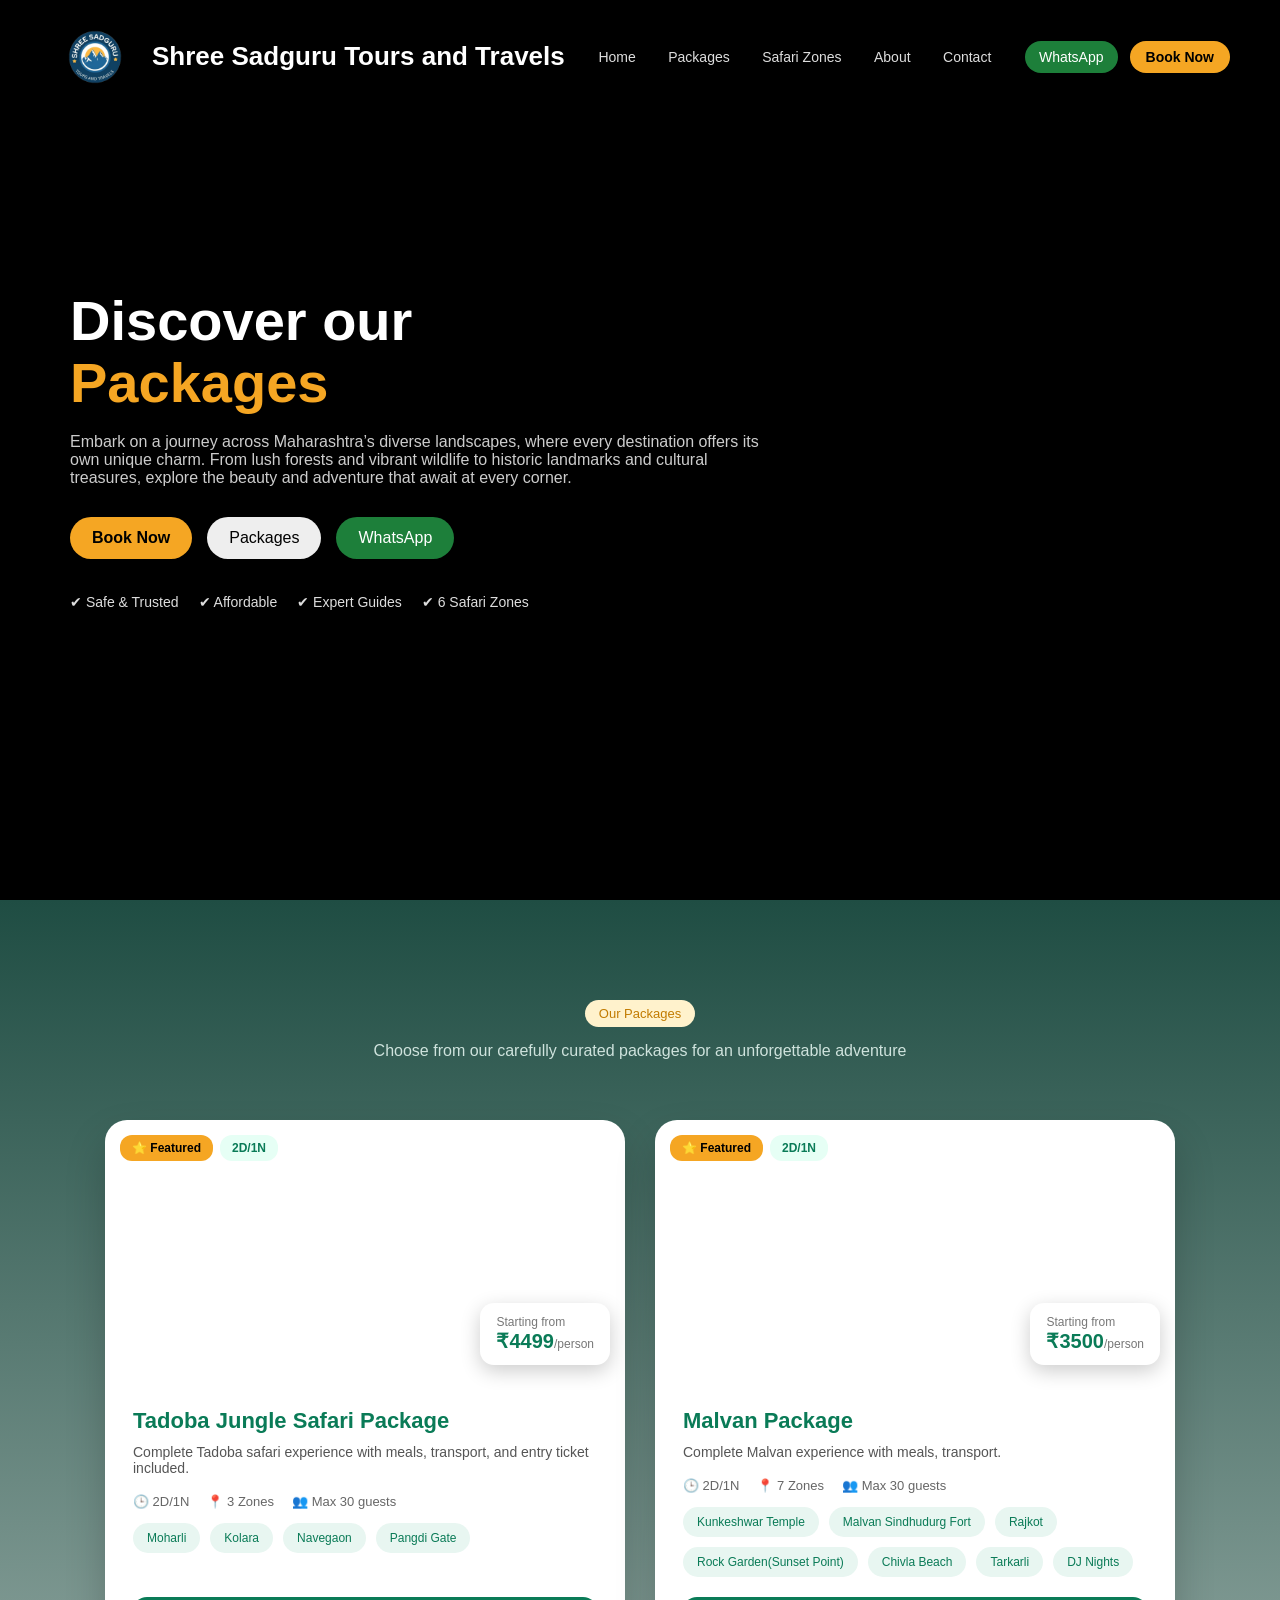
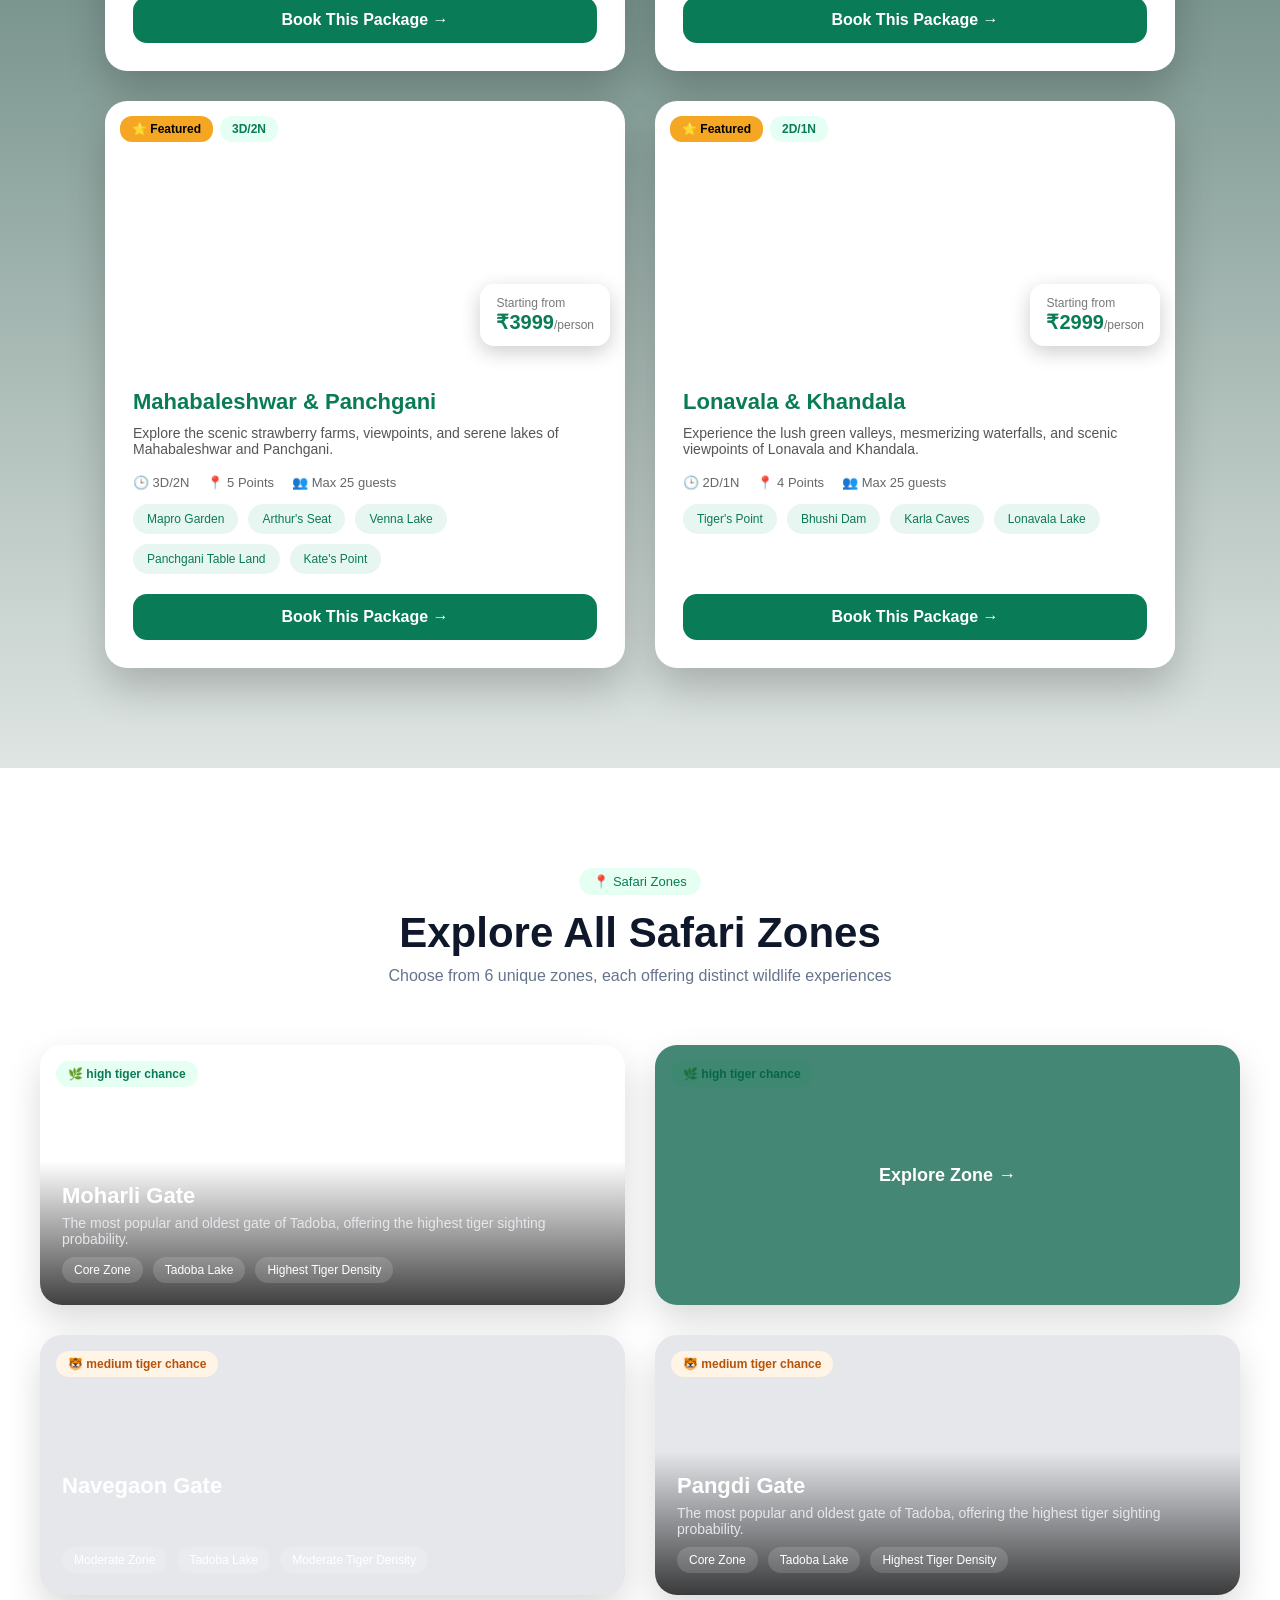
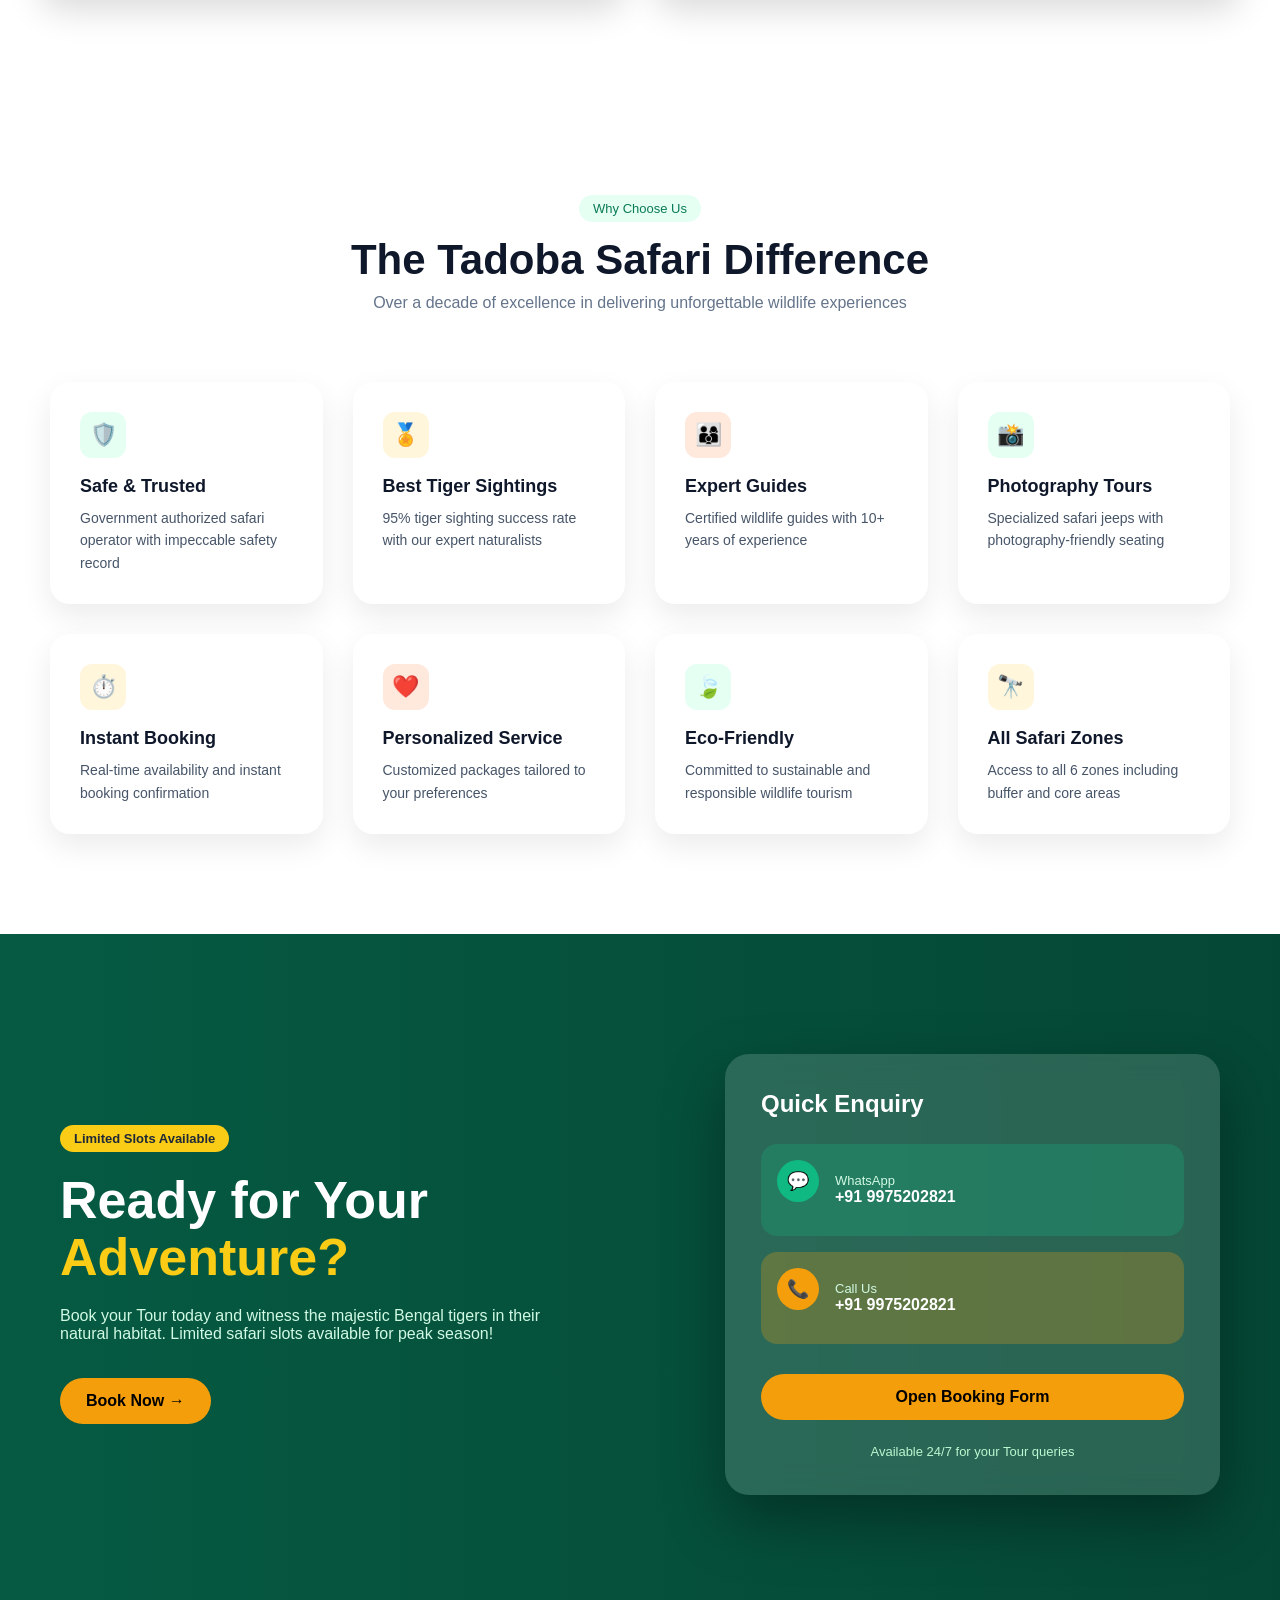
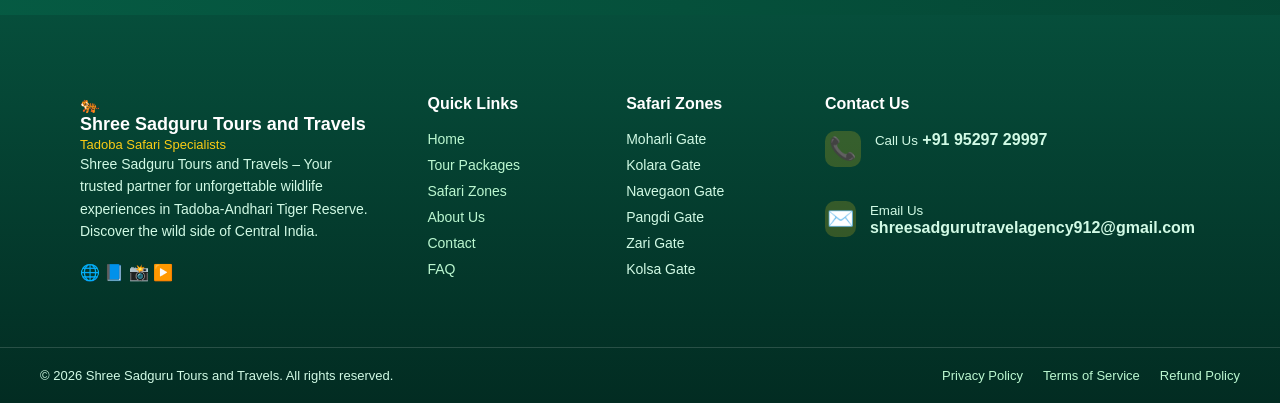
==== commit 1df53bd5: "new feature added" ====
--- a/Tours-And-Travels-main/index.html
+++ b/Tours-And-Travels-main/index.html
@@ -13,7 +13,7 @@
     <div class="logo">
       <img src="logo-travel.png" alt="Shree Sadguru Tours and Travels Logo" class="logo-img">
       <div class="logo-text">
-        <h3>Shree Sadguru Tours and Travels</h3>
+        <h3 class="Company_name">Shree Sadguru Tours and Travels</h3>
       </div>
     </div>
 
@@ -28,13 +28,10 @@
 
     <div class="nav-actions">
       <!-- <a class="whatsapp" href="#">WhatsApp</a> -->
-      <div class="nav-actions">
-        <a class="whatsapp"
-   href="https://wa.me/919975202821?text=Hi%20Sadguru%20Tours%20and%20Travels%20Team%2C%0AI%27m%20interested%20in%20Tour%20booking.">
-   WhatsApp
-</a>
-
-      </div>
+      <a class="whatsapp"
+        href="https://wa.me/919975202821?text=Hi%20Sadguru%20Tours%20and%20Travels%20Team%2C%0AI%27m%20interested%20in%20Tour%20booking.">
+        WhatsApp
+      </a>
       <a class="book-btn" href="form.html">Book Now</a>
     </div>
   </header>
@@ -48,20 +45,22 @@
       <h1>
         Discover our <br />
         <span class="highlight">Packages</span><br />
-        
+
       </h1>
 
       <p>
-        Embark on a journey across Maharashtra’s diverse landscapes, where every destination offers its own unique charm. From lush forests and vibrant wildlife to historic landmarks and cultural treasures, explore the beauty and adventure that await at every corner.
+        Embark on a journey across Maharashtra’s diverse landscapes, where every destination offers its own unique
+        charm. From lush forests and vibrant wildlife to historic landmarks and cultural treasures, explore the beauty
+        and adventure that await at every corner.
       </p>
 
       <div class="hero-buttons">
         <a class="primary-btn" href="form.html">Book Now</a>
         <a class="secondary-btn" href="#packages">Packages</a>
         <a class="whatsapp-btn"
-   href="https://wa.me/919975202821?text=Hi%20Sadguru%20Tours%20and%20Travels%20Team%2C%0AI%27m%20interested%20in%20Tour%20booking.">
-   WhatsApp
-</a>
+          href="https://wa.me/919975202821?text=Hi%20Sadguru%20Tours%20and%20Travels%20Team%2C%0AI%27m%20interested%20in%20Tour%20booking.">
+          WhatsApp
+        </a>
 
       </div>
 
@@ -77,10 +76,10 @@
   <section class="package" id="packages">
     <div class="package-header">
       <span class="section-badge">Our Packages</span>
-      
+
       <p>
         Choose from our carefully curated packages for an unforgettable
-         adventure
+        adventure
       </p>
     </div>
 
@@ -396,8 +395,8 @@
       <!-- RIGHT CARD -->
       <div class="contact-card">
         <h3>Quick Enquiry</h3>
-        <a class="whatsapp"
-          href="https://wa.me/919975202821?text=Hi%20Sadguru%20Tours%20and%20Travels%20Team%2C%0AI%27m%20interested%20in%20Tour%20booking.">
+        <a href="https://wa.me/919975202821?text=Hi%20Sadguru%20Tours%20and%20Travels%20Team%2C%0AI%27m%20interested%20in%20Tour%20booking."
+          class="contact-card-link">
           <div class="contact-item whatsapp">
             <div class="icon">💬</div>
             <div>
@@ -407,13 +406,15 @@
           </div>
         </a>
 
-        <div class="contact-item call">
-          <div class="icon">📞</div>
-          <div>
-            <small>Call Us</small>
-            <strong>+91 9975202821</strong>
-          </div>
-        </div>
+        <a href="tel:+919975202821" class="contact-card-link">
+          <div class="contact-item call">
+            <div class="icon">📞</div>
+            <div>
+              <small>Call Us</small>
+              <strong>+91 9975202821</strong>
+            </div>
+          </div>
+        </a>
 
         <div style="text-align: center; margin-top: 30px">
           <a href="form.html" class="cta-btn" style="display: inline-block; width: 100%; text-align: center">
@@ -499,9 +500,9 @@
         </div>
 
         <div class="info-item">
-          
+
           <div>
-            
+
           </div>
         </div>
       </div>
@@ -522,9 +523,4 @@
 </body>
 
 
-</html>
-
-
-
-
-
+</html>
--- a/Tours-And-Travels-main/style.css
+++ b/Tours-And-Travels-main/style.css
@@ -16,7 +16,7 @@
   align-self: top;
   justify-content: space-between;
   align-items: center;
-  padding: 18px 50px;
+  padding: 12px 50px;
   background: rgba(0, 0, 0, 0.6);
   position: fixed;
   width: 100%;
@@ -26,6 +26,7 @@
 .logo h3 {
   font-size: 18px;
   font-weight: 600;
+  margin: 0;
 }
 
 .logo span {
@@ -218,8 +219,8 @@
 }
 
 .logo-img {
-  width: 64px;
-  height: 64px;
+  width: 90px;
+  height: 90px;
   object-fit: contain;
   border-radius: 50%;
   background: transparent;
@@ -231,6 +232,7 @@
   font-size: 18px;
   font-weight: 600;
   line-height: 1.2;
+  margin: 0;
 }
 
 .logo-text span {
@@ -246,8 +248,8 @@
 }
 
 .logo-img {
-  width: 100px;
-  height: 100px;
+  width: 90px;
+  height: 90px;
   object-fit: contain;
   border-radius: 50%;
   background: transparent;
@@ -259,6 +261,14 @@
   font-size: 18px;
   font-weight: 600;
   line-height: 1.2;
+  margin: 0;
+}
+
+.logo-text .Company_name {
+  font-size: 26px;
+  font-weight: 700;
+  line-height: 1.2;
+  margin: 0;
 }
 
 .logo-text span {
@@ -269,12 +279,16 @@
 /* MOBILE SAFE */
 @media (max-width: 768px) {
   .logo-img {
-    width: 56px;
-    height: 56px;
+    width: 60px;
+    height: 60px;
   }
 
   .logo-text h3 {
     font-size: 16px;
+  }
+
+  .logo-text .Company_name {
+    font-size: 20px;
   }
 
   .logo-text span {
@@ -286,14 +300,18 @@
 /* MOBILE LOGO FIX */
 @media (max-width: 768px) {
   .logo-img {
-    width: 56px;
-    height: 56px;
+    width: 60px;
+    height: 60px;
   }
 
   .logo-text h3 {
     font-size: 16px;
   }
 
+  .logo-text .Company_name {
+    font-size: 20px;
+  }
+
   .logo-text span {
     font-size: 11px;
   }
@@ -301,12 +319,16 @@
 
 @media (max-width: 480px) {
   .logo-img {
-    width: 55px;
-    height: 55px;
+    width: 60px;
+    height: 60px;
   }
 
   .logo-text h3 {
     font-size: 14px;
+  }
+
+  .logo-text .Company_name {
+    font-size: 16px;
   }
 
   .logo-text span {
@@ -810,6 +832,11 @@
   box-shadow: 0 25px 60px rgba(0, 0, 0, 0.35);
 }
 
+.contact-card-link {
+  text-decoration: none;
+  color: inherit;
+  display: block;
+}
 /* FORM STYLES */
 .safari-form {
   display: flex;
@@ -1047,7 +1074,12 @@
 
 @media (max-width: 600px) {
   .contact-final-container {
-    grid-template-columns: 1fr;
+    grid-template-columns: 1fr 1fr;
+  }
+
+  .contact-final-brand,
+  .contact-final-info {
+    grid-column: span 2;
   }
 
   .contact-final-bottom {
@@ -1078,8 +1110,8 @@
   /* NAVBAR */
   .navbar {
     flex-direction: column;
-    gap: 14px;
-    padding: 14px 20px;
+    gap: 4px;
+    padding: 8px 20px;
   }
 
   nav {
@@ -1159,8 +1191,13 @@
 
   /* FOOTER */
   .contact-final-container {
-    grid-template-columns: 1fr;
+    grid-template-columns: 1fr 1fr;
     text-align: center;
+  }
+
+  .contact-final-brand,
+  .contact-final-info {
+    grid-column: span 2;
   }
 
   .contact-final-bottom {
@@ -1306,7 +1343,12 @@
 
 @media (max-width: 600px) {
   .contact-final-container {
-    grid-template-columns: 1fr;
+    grid-template-columns: 1fr 1fr;
+  }
+
+  .contact-final-brand,
+  .contact-final-info {
+    grid-column: span 2;
   }
 
   .contact-final-bottom {
@@ -1374,8 +1416,8 @@
   /* NAVBAR */
   .navbar {
     flex-wrap: wrap;
-    gap: 14px;
-    padding: 14px 20px;
+    gap: 4px;
+    padding: 8px 20px;
   }
 
   .menu-toggle {
@@ -1405,7 +1447,7 @@
   }
 
   .nav-actions {
-    width: auto;
+    width: 100%;
     justify-content: center;
     flex-wrap: wrap;
     order: 2;
@@ -1417,6 +1459,10 @@
 
   .logo h3 {
     font-size: 16px;
+  }
+
+  .logo .Company_name {
+    font-size: 22px;
   }
 
   .logo span {
@@ -1697,7 +1743,6 @@
     font-size: 22px;
     margin-bottom: 20px;
   }
-
   .contact-item {
     padding: 14px;
   }
@@ -1719,10 +1764,15 @@
   }
 
   .contact-final-container {
-    grid-template-columns: 1fr;
+    grid-template-columns: 1fr 1fr;
     text-align: center;
     gap: 40px;
     padding: 0 20px 40px;
+  }
+
+  .contact-final-brand,
+  .contact-final-info {
+    grid-column: span 2;
   }
 
   .contact-final-brand {
@@ -1774,11 +1824,15 @@
 /* ===== MOBILE PHONES (max-width: 480px) ===== */
 @media (max-width: 480px) {
   .navbar {
-    padding: 12px 16px;
+    padding: 6px 16px;
   }
 
   .logo h3 {
     font-size: 14px;
+  }
+
+  .logo .Company_name {
+    font-size: 16px;
   }
 
   .logo span {
@@ -2168,11 +2222,15 @@
   }
 
   .navbar {
-    padding: 10px 12px;
+    padding: 6px 12px;
   }
 
   .logo h3 {
     font-size: 12px;
+  }
+
+  .logo .Company_name {
+    font-size: 14px;
   }
 
   .logo span {
